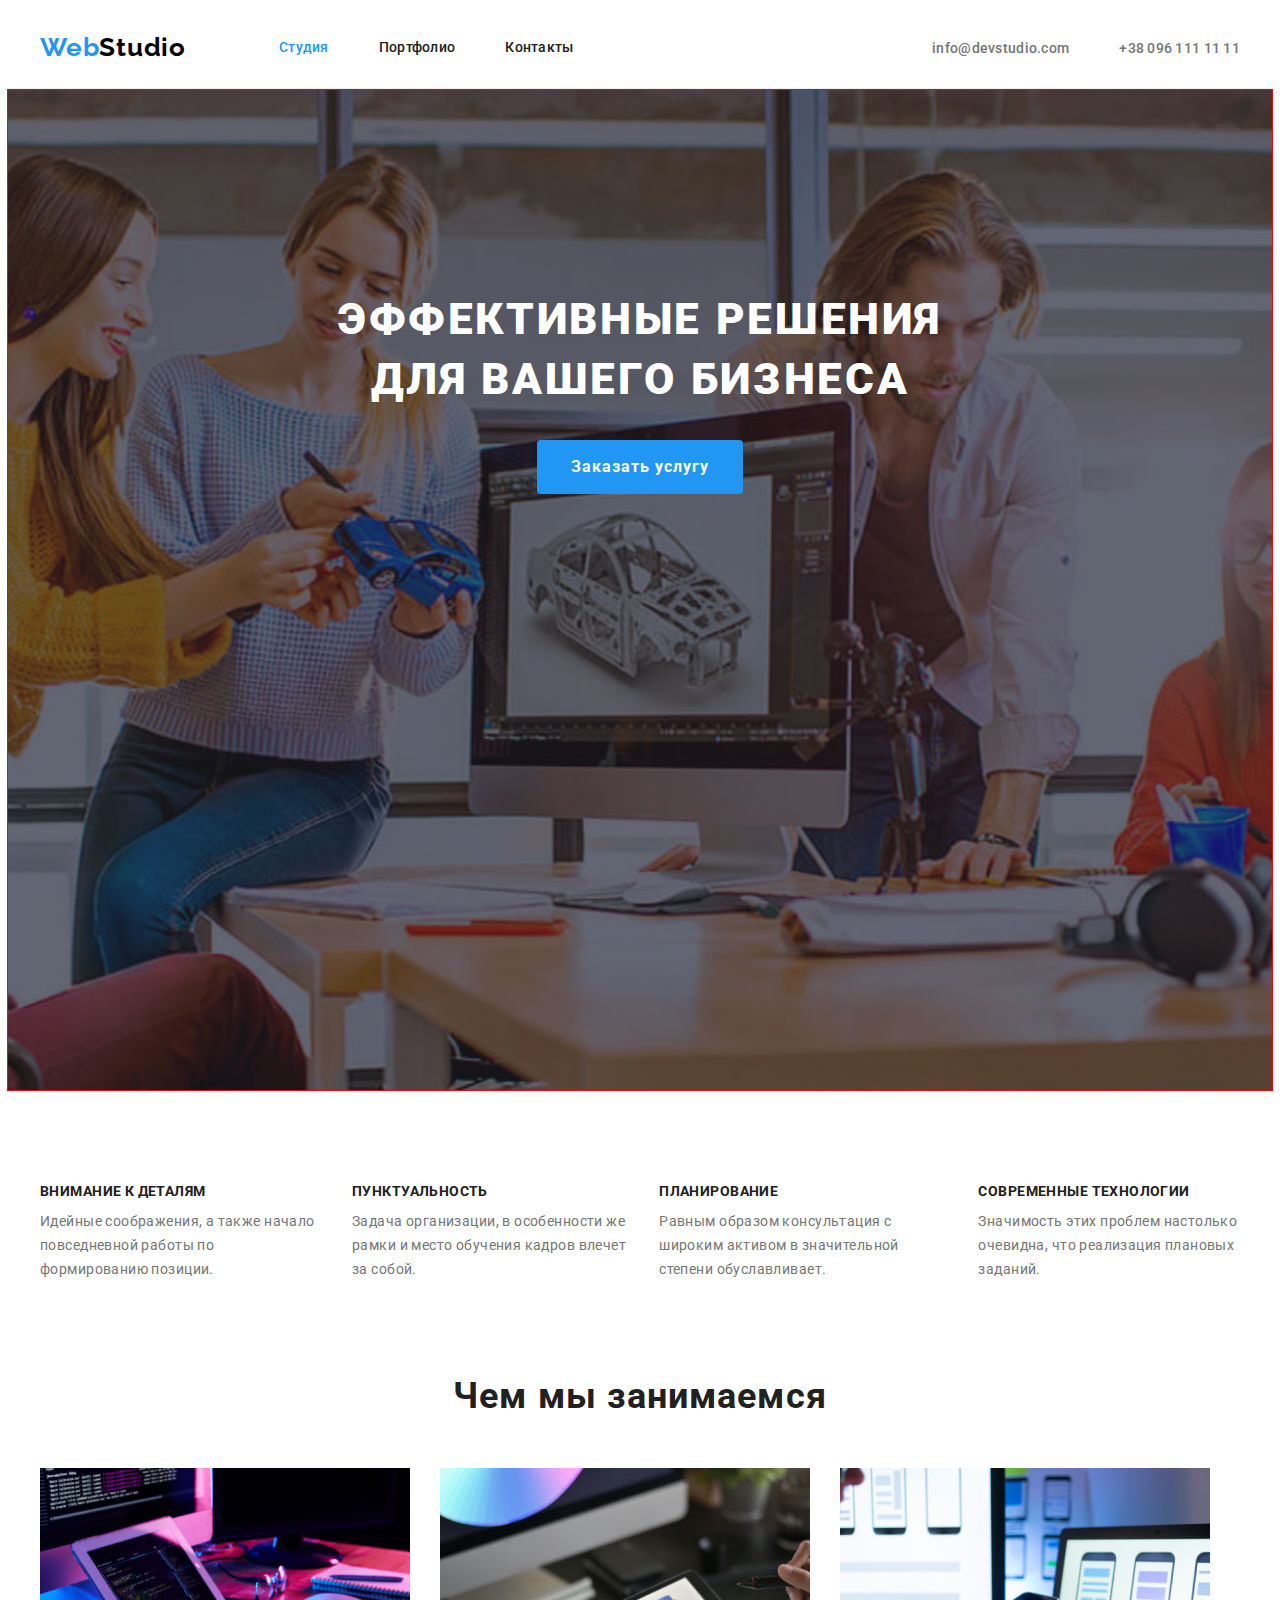
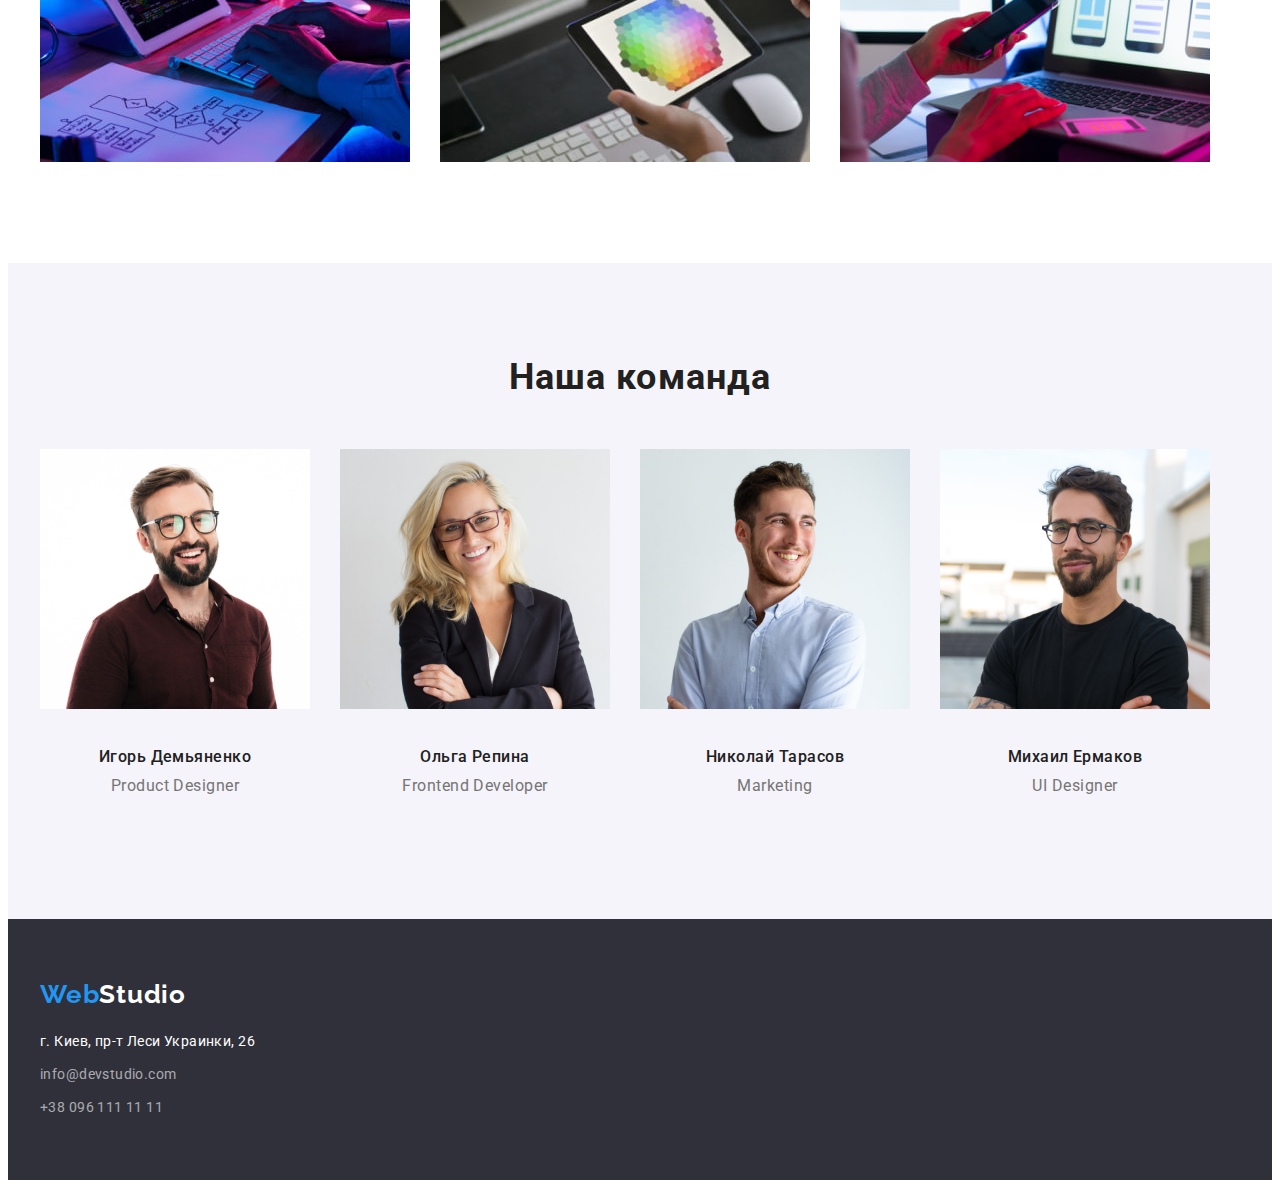
==== index.html @ f57464b0 "overlay" ====
<!DOCTYPE html>
<html lang="ru">

<head>
    <meta charset="UTF-8" />
    <meta http-equiv="X-UA-Compatible" content="IE=edge" />
    <meta name="viewport" content="width=device-width, initial-scale=1.0" />
    <title>goit-markup-hw-04</title>
    <link rel="preconnect" href="https://fonts.googleapis.com" />
    <link rel="preconnect" href="https://fonts.gstatic.com" crossorigin />
    <link
        href="https://fonts.googleapis.com/css2?family=Raleway:wght@700&family=Roboto:wght@400;500;700;900&display=swap"
        rel="stylesheet" />
    <link rel="stylesheet" href="https://cdnjs.cloudflare.com/ajax/libs/modern-normalize/1.1.0/modern-normalize.min.css"
        integrity="sha512-wpPYUAdjBVSE4KJnH1VR1HeZfpl1ub8YT/NKx4PuQ5NmX2tKuGu6U/JRp5y+Y8XG2tV+wKQpNHVUX03MfMFn9Q=="
        crossorigin="anonymous" referrerpolicy="no-referrer" />
    <link rel="stylesheet" href="./css/styles.css" />
</head>

<body>
    <!--шапка сайта-->
    <header class="header">

        <div class="container main-nav">

            <div class="nav">
                <nav class="navigation header-nav">
                    <a href="./index.html" class="header-logo" lang="en">
                        Web<span class="header-logo-part">Studio</span>
                    </a>

                    <ul class="site-nav list">
                        <li class="item"><a class="nav-link curent" href="./index.html">Студия</a></li>
                        <li class="item"><a class="nav-link" href="./portfolio.html">Портфолио</a></li>
                        <li class="item"><a class="nav-link" href="">Контакты</a></li>
                    </ul>
                </nav>
            </div>

            <div class="connect">
                <ul class="call list ">
                    <li class="item"><a class="call-link" href="mailto:info@devstudio.com">info@devstudio.com</a></li>
                    <li class="item"><a class="call-link" href="tel:+380961111111">+38 096 111 11 11</a></li>
                </ul>
            </div>
        </div>

    </header>
    <main>
        <!--секция герой-->


        <section class="hero overlay">

            <div class="container">
                <h1 class="hero-title">Эффективные решения <br> для вашего бизнеса</h1>
                <button class="hero-button" type="button">Заказать услугу</button>
            </div>

        </section>


        <!--наши качества-->

        <section class="qualities">

            <div class="container">
                <h2 class="visually-hidden">Наши качества</h2>

                <ul class="skills list">
                    <li class="item">
                        <h3 class="skills-title">Внимание к деталям</h3>
                        <p class="skills-text">
                            Идейные соображения, а также начало повседневной работы по
                            формированию позиции.
                        </p>
                    </li>
                    <li class="item">
                        <h3 class="skills-title">Пунктуальность</h3>
                        <p class="skills-text">
                            Задача организации, в особенности же рамки и место обучения кадров
                            влечет за собой.
                        </p>
                    </li>
                    <li class="item">
                        <h3 class="skills-title">Планирование</h3>
                        <p class="skills-text">
                            Равным образом консультация с широким активом в значительной
                            степени обуславливает.
                        </p>
                    </li>
                    <li class="item">
                        <h3 class="skills-title">Современные технологии</h3>
                        <p class="skills-text">
                            Значимость этих проблем настолько очевидна, что реализация
                            плановых заданий.
                        </p>
                    </li>
                </ul>
            </div>

        </section>
        <!--чем мы занимаемся-->
        <section class="working">

            <div class="container">

                <h2 class="work-title">Чем мы занимаемся</h2>
                <ul class=" work list">
                    <li class="item">
                        <img src="./images/work/box1.jpg" alt="создаем сайты для ПК" width="370" height="294" />
                    </li>
                    <li class="item">
                        <img src="./images/work/box2.jpg" alt="создаем мобильные приложения" width="370" height="294" />
                    </li>
                    <li class="item">
                        <img src="./images/work/box3.jpg" alt="оптимизируем под планшет" width="370" height="294" />
                    </li>
                </ul>
            </div>
        </section>
        <!--наша команда-->
        <section class="group">

            <div class="container">

                <h2 class="team-title">Наша команда</h2>

                <ul class="team list">
                    <li class="item">
                        <img src="./images/team/card1.jpg" alt="Игорь Демьяненко" width="270" height="260" />

                        <div class="guys">
                            <h3 class="team-items">Игорь Демьяненко</h3>
                            <p class="team-text">Product Designer</p>
                        </div>
                    </li>
                    <li class="item">
                        <img src="./images/team/card2.jpg" alt="Ольга Репина" width="270" height="260" />
                        <div class="guys">
                            <h3 class="team-items">Ольга Репина</h3>
                            <p class="team-text">Frontend Developer</p>
                        </div>
                    </li>
                    <li class="item">
                        <img src="./images/team/card3.jpg" alt="Николай Тарасов" width="270" height="260" />
                        <div class="guys">
                            <h3 class="team-items">Николай Тарасов</h3>
                            <p class="team-text">Marketing</p>
                        </div>
                    </li>
                    <li class="item">
                        <img src="./images/team/card4.jpg" alt="Михаил Ермаков" width="270" height="260" />
                        <div class="guys">
                            <h3 class="team-items">Михаил Ермаков</h3>
                            <p class="team-text">UI Designer</p>
                        </div>
                    </li>
                </ul>
        </section>
        </div>


    </main>
    <!--подвал-->
    <footer class="footer">
        <div class="container"><a href="./index.html" class="footer-logo" lang="en">
                Web<span class="footer-logo-part">Studio</span></a>

            <address class="adds">
                <p class="place">г. Киев, пр-т Леси Украинки, 26</p>
                <br />
                <a class="footer-link" href="mailto:info@devstudio.com">info@devstudio.com</a><br />
                <a class="footer-link tel" href="tel:+380961111111">+38 096 111 11 11</a>
            </address>
        </div>
    </footer>
</body>

</html>
---- css/styles.css ----
/* первичный цвет текста  #757575*/
/* вторичный цвет текста #212121 */
/* цвета лого #000000; FFFFFF; #2196F3 */
/* цвет акцента #2196F3 */
/* белый #FFFFFF */
/* цвет фона #E5E5E5 */

:root {
  /* text-color */
  --title-color: #212121;
  --text-color: #757575;
  --accent-color: #2196f3;

  /* fonts  */
  --main-font: Roboto, sans-serif;
  --secondary-font: Raleway, sans-serif;
}
/* body */

body {
  background-color: #ffffff;
  color: var(--text-color);
  font-family: var(--main-font);
  font-size: 14px;
  line-height: 1.71;
  letter-spacing: 0.03em;
}

.container {
  width: 1200px;
  margin-left: auto;
  margin-right: auto;
  margin-top: 0;
  margin-bottom: 0;
  padding-right: 15px;
  padding-left: 15px;

  /* outline: solid 2px tomato; */
}

.list {
  list-style: none;
  margin-top: 0;
  margin-bottom: 0;
  padding: 0;
}

.link {
  display: block;
  text-decoration: none;
}
.ul {
  margin: 0;
  padding: 0;
}

.img {
  display: block;
  max-width: 100%;
  height: auto;
  margin: 0;
  padding: 0;
}

/* header */

.header {
  border-bottom: 2px solid #ececec;
}

/* logo */

.header-logo {
  display: flex;

  color: var(--accent-color);
  font-family: var(--secondary-font);
  font-weight: 700;
  font-size: 26px;
  line-height: 1.2;
  letter-spacing: 0.03em;
  text-decoration: none;
}

.header-logo-part {
  color: #000000;
}

/* main-nav */

.main-nav {
  display: flex;
  align-items: center;
  justify-content: space-between;
}

/* header-nav */

.header-nav {
  display: flex;
  align-items: center;
}

/* navigation */

.navigation {
  margin-top: 0;
  margin-bottom: 0;
}

.nav {
  display: flex;
}

.site-nav {
  display: flex;
  margin-left: 93px;
}

.site-nav .item:not(:last-child) {
  margin-right: 50px;
}
.nav-link {
  display: block;
  padding-top: 32px;
  padding-bottom: 32px;

  color: var(--title-color);
  font-weight: 500;
  font-size: 14px;
  line-height: 1.14;
  letter-spacing: 0.02em;
  text-decoration: none;
}

.nav-link:hover,
.nav-link:focus {
  color: var(--accent-color);
}

.nav-link.curent {
  color: var(--accent-color);
}

/* connect */
.connect {
  display: flex;
}

/* call */
.call {
  display: flex;

  justify-content: end;
}
.call .item + .item {
  margin-left: 50px;
}

.call-link {
  display: block;
  padding-top: 32px;
  padding-bottom: 32px;
  color: var(--text-color);
  font-weight: 500;
  font-size: 14px;
  line-height: 16px;
  letter-spacing: 0.02em;
  text-decoration: none;
}

.call-link:hover,
.call-link:focus {
  color: var(--accent-color);
}

/* team */

.team {
  display: flex;
}

.group {
  padding-top: 94px;
  padding-bottom: 94px;
  background-color: #f5f4fa;
}
.guys {
  padding-top: 30px;
  padding-bottom: 30px;
}

.team-title {
  color: var(--title-color);

  font-weight: 700;
  font-size: 36px;
  line-height: 1.16;
  text-align: center;
  letter-spacing: 0.03em;

  margin-top: 0;
  margin-bottom: 50px;
}

.team .item:not(:last-child) {
  margin-right: 30px;
}

.team-items {
  color: var(--title-color);

  font-weight: 500;
  font-size: 16px;
  line-height: 1.19;
  text-align: center;
  letter-spacing: 0.03em;

  margin-top: 0;
  margin-bottom: 10px;
}

.team-text {
  color: var(--text-color);

  font-weight: 400;
  font-size: 16px;
  line-height: 1.19;
  text-align: center;
  letter-spacing: 0.03em;

  margin-top: 0;
  margin-bottom: 0;
}

/* hero */

.hero {
  margin-top: 0;
  margin-bottom: 0;
  padding-top: 200px;
  padding-bottom: 200px;

  background-color: #2f303a;
}

.hero-title {
  color: #ffffff;

  margin-top: 0;
  margin-bottom: 30px;

  font-weight: 900;
  font-size: 44px;
  line-height: 1.36;
  text-align: center;
  letter-spacing: 0.06em;
  text-transform: uppercase;
}

.hero-button {
  color: #ffffff;
  background-color: var(--accent-color);

  font-family: "Roboto";
  font-style: normal;
  font-weight: 700;
  font-size: 16px;
  line-height: 1.88;
  display: flex;
  align-items: center;
  text-align: center;
  letter-spacing: 0.06em;
  cursor: pointer;
  margin-top: 0;
  margin-bottom: 0;
  margin-left: auto;
  margin-right: auto;

  border-radius: 4px;
  border-color: transparent;
  padding: 10px 32px;
  min-width: 200px;
}

.overlay {
  max-width: 1600px;
  height: 600px;
  margin-left: auto;
  margin-right: auto;
  outline: 1px solid red;

  background-color: #c4c4c4;
  background-image: linear-gradient(
      rgba(47, 48, 58, 0.4),
      rgba(47, 48, 58, 0.4)
    ),
    url(../images/hero/Img-hero.jpg);
  background-repeat: no-repeat;
  background-size: cover;
  background-position: center;
}

/* footer */

.footer {
  margin-top: 0;
  margin-bottom: 0;
  padding-top: 60px;
  padding-bottom: 60px;

  background: #2f303a;
}

.footer-logo {
  display: inline-block;
  color: var(--accent-color);

  font-family: var(--secondary-font);
  font-weight: 700;
  font-size: 26px;
  line-height: 1.2;
  letter-spacing: 0.03em;
  text-decoration: none;
  margin-top: 0;
  margin-bottom: 20px;
}

.footer-logo-part {
  color: #ffffff;
}

.footer-link {
  display: inline-block;
  margin-top: 0;
  margin-bottom: 9px;
  color: rgba(255, 255, 255, 0.6);
  text-decoration: none;
}
.footer-link:hover,
.footer-link:focus {
  color: var(--accent-color);
}

/* qualities */

.qualities {
  margin-top: 0;
  margin-bottom: 0;
  padding-top: 94px;
  padding-bottom: 94px;
}

/* skills */

.skills {
  display: flex;
}

.skills .item {
  width: calc((100% -90px) / 4);
  margin-right: 30px;
}

.skills .item:last-child {
  margin-right: 0;
}

/* .skills .item:not(:last-child) {
  margin-right: 30px;
} */

.skills-title {
  margin-top: 0;
  margin-bottom: 10px;
  color: var(--title-color);

  font-weight: 700;
  font-size: 14px;
  line-height: 1.14;
  letter-spacing: 0.03em;
  text-transform: uppercase;
}

.skills-text {
  margin-top: 0;
  margin-bottom: 0;

  color: var(--text-color);

  font-size: 14px;
  line-height: 1.71;
  letter-spacing: 0.03em;
}

/* button */

.button {
  padding-top: 94px;
  padding-bottom: 94px;
}
.btn {
  display: flex;
  justify-content: center;
  margin-bottom: 50px;
}

.btn-item {
  color: var(--title-color);
  background-color: #ffffff;

  font-family: "Roboto";
  font-style: normal;
  font-weight: 500;
  font-size: 16px;
  line-height: 1.62;
  text-align: center;
  letter-spacing: 0.03em;
  cursor: pointer;

  border-radius: 4px;
  border-color: transparent;
  padding: 6px 22px;
}

.btn-item:hover,
.btn-item:focus {
  color: #ffffff;
  background-color: var(--accent-color);

  border-radius: 4px;
  border-color: transparent;
  padding: 6px 22px;
}

/* portfolio */

/* exemples */

.examples {
  display: flex;
  flex-wrap: wrap;
}

.examples .item {
  width: 370px;
  margin-right: 30px;
  margin-bottom: 30px;
}

.examples .item:nth-child(3n) {
  margin-right: 0;
}

.examples .item:nth-last-child(-n + 3) {
  margin-bottom: 0;
}

.examples-title {
  color: var(--title-color);
  font-weight: 700;
  font-size: 18px;
  line-height: 2;
  letter-spacing: 0.06em;

  margin-top: 0;
  margin-bottom: 4px;
}

.examples-text {
  color: var(--text-color);

  font-size: 16px;
  line-height: 1.88;
  letter-spacing: 0.03em;

  margin-top: 0;
  margin-bottom: 0;
}

/* projects */

.projects {
  padding: 20px 24px;

  border-left: 1px solid #eeeeee;
  border-right: 1px solid #eeeeee;
  border-bottom: 1px solid #eeeeee;
}

/* work */

.working {
  margin-top: 0;
  margin-bottom: 0;
  padding-bottom: 94px;
}

.work {
  display: flex;
}

.work .item:not(:last-child) {
  margin-right: 30px;
}

.work-title {
  margin-top: 0;
  margin-bottom: 50px;

  color: var(--title-color);

  font-weight: 700;
  font-size: 36px;
  line-height: 1.16;
  text-align: center;
  letter-spacing: 0.03em;
}

/* address */

.place {
  display: inline-block;
  margin-top: 0;
  margin-bottom: 9px;
  color: #ffffff;
}

.adds {
  margin: 0;
  padding: 0;
  font-style: inherit;
}
.tel {
  margin-top: 0;
  margin-bottom: 0;
}

.visually-hidden {
  position: absolute;
  white-space: nowrap;
  width: 1px;
  height: 1px;
  overflow: hidden;
  border: 0;
  padding: 0;
  clip: rect(0 0 0 0);
  clip-path: inset(50%);
  margin: -1px;
}
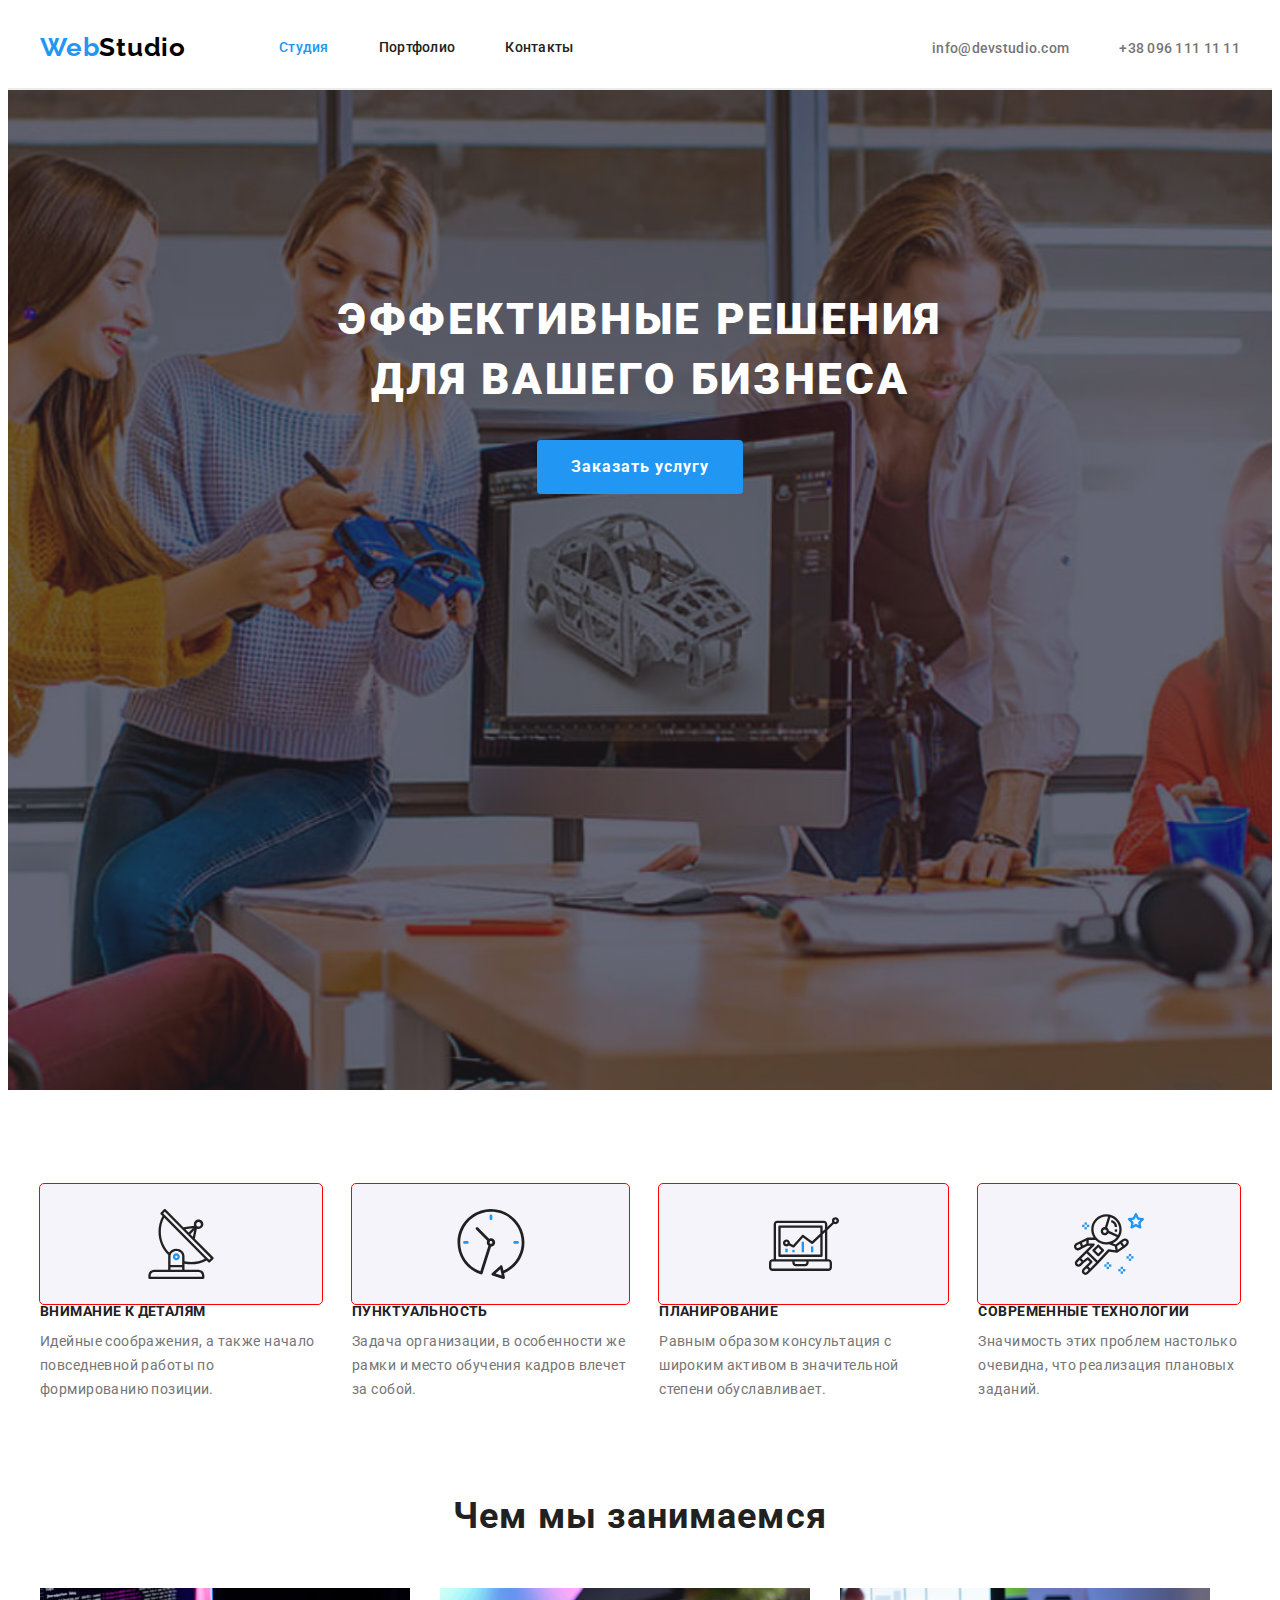
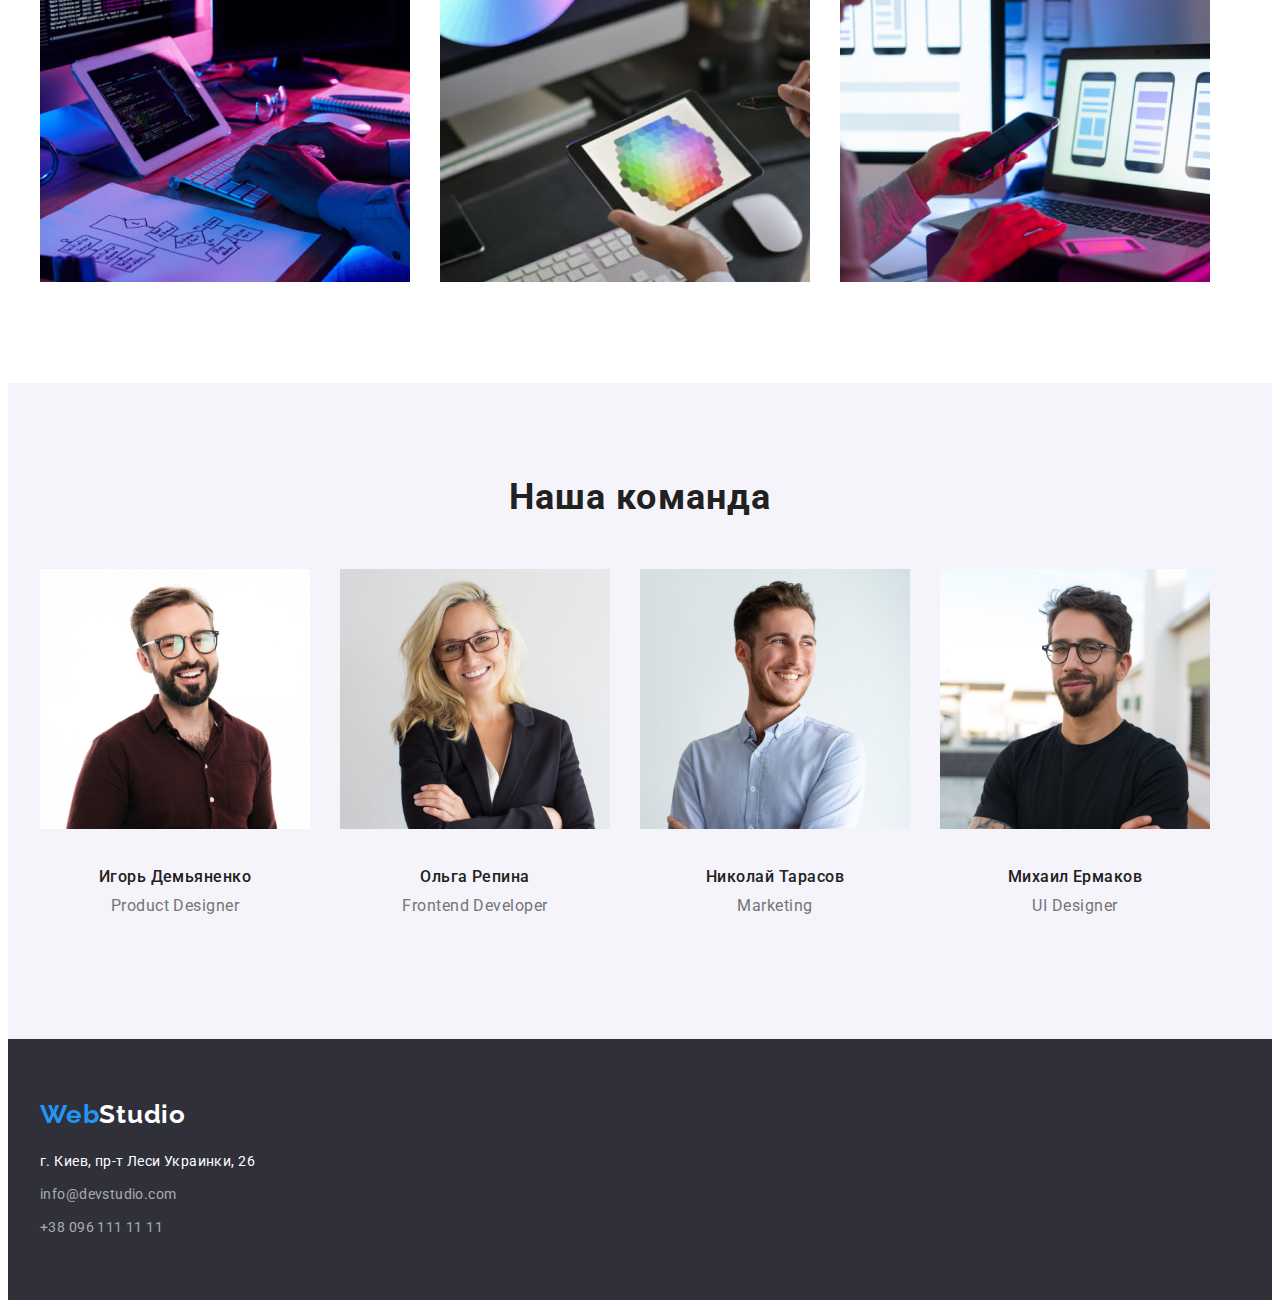
==== commit 37c49835: "icon" ====
--- a/index.html
+++ b/index.html
@@ -68,28 +68,28 @@
                 <h2 class="visually-hidden">Наши качества</h2>
 
                 <ul class="skills list">
-                    <li class="item">
+                    <li class="item icon-antenna">
                         <h3 class="skills-title">Внимание к деталям</h3>
                         <p class="skills-text">
                             Идейные соображения, а также начало повседневной работы по
                             формированию позиции.
                         </p>
                     </li>
-                    <li class="item">
+                    <li class="item icon-clock">
                         <h3 class="skills-title">Пунктуальность</h3>
                         <p class="skills-text">
                             Задача организации, в особенности же рамки и место обучения кадров
                             влечет за собой.
                         </p>
                     </li>
-                    <li class="item">
+                    <li class="item icon-diagram">
                         <h3 class="skills-title">Планирование</h3>
                         <p class="skills-text">
                             Равным образом консультация с широким активом в значительной
                             степени обуславливает.
                         </p>
                     </li>
-                    <li class="item">
+                    <li class="item icon-astronaut">
                         <h3 class="skills-title">Современные технологии</h3>
                         <p class="skills-text">
                             Значимость этих проблем настолько очевидна, что реализация
--- a/css/styles.css
+++ b/css/styles.css
@@ -288,7 +288,7 @@
   height: 600px;
   margin-left: auto;
   margin-right: auto;
-  outline: 1px solid red;
+  /* outline: 1px solid red; */
 
   background-color: #c4c4c4;
   background-image: linear-gradient(
@@ -364,6 +364,32 @@
 
 .skills .item:last-child {
   margin-right: 0;
+}
+
+.skills .item::before {
+  display: block;
+  content: " ";
+  height: 120px;
+  outline: 1px solid red;
+  background-color: #f5f4fa;
+  /* background-size: contain; */
+  background-repeat: no-repeat;
+  background-position: center;
+
+  border-radius: 4px;
+}
+
+.icon-antenna::before {
+  background-image: url(../images/svg/antenna\ 1.svg);
+}
+.icon-clock::before {
+  background-image: url(../images/svg/clock\ 1.svg);
+}
+.icon-diagram::before {
+  background-image: url(../images/svg/diagram\ 1.svg);
+}
+.icon-astronaut::before {
+  background-image: url(../images/svg/astronaut\ 1.svg);
 }
 
 /* .skills .item:not(:last-child) {
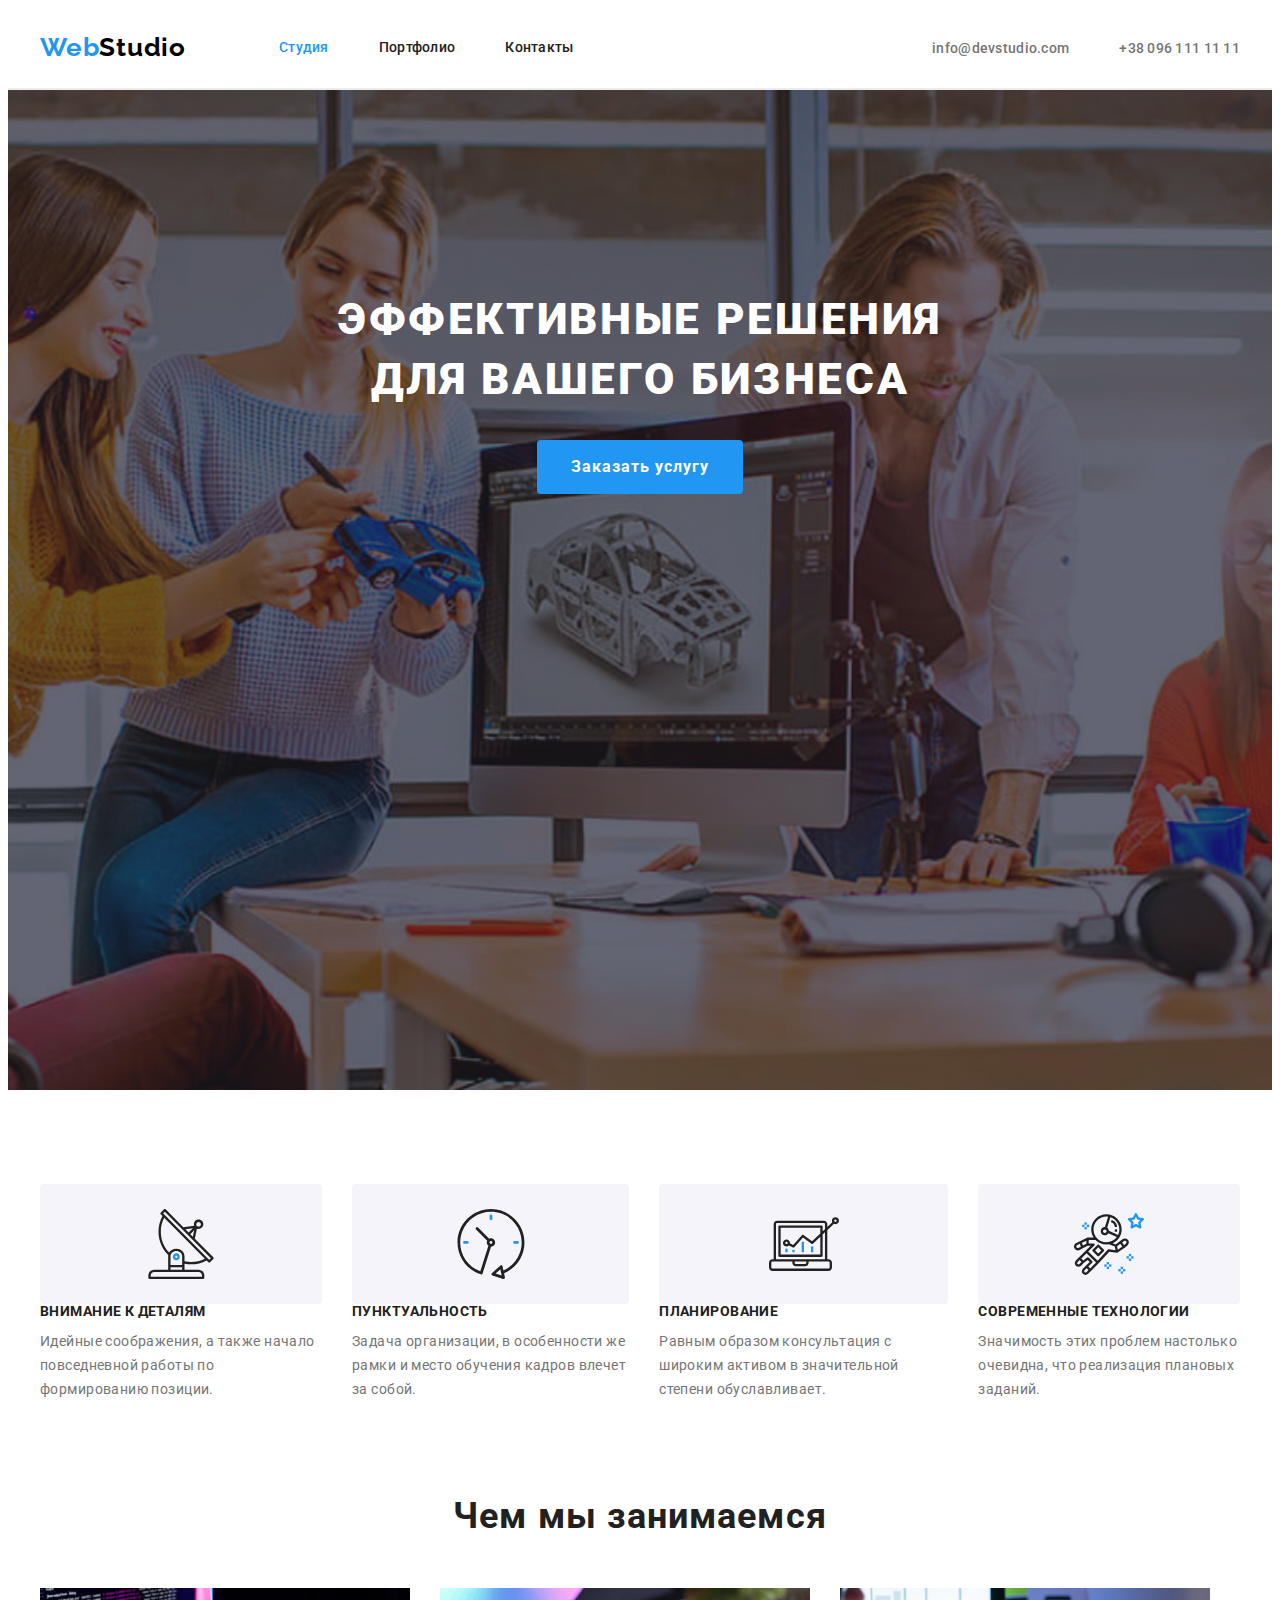
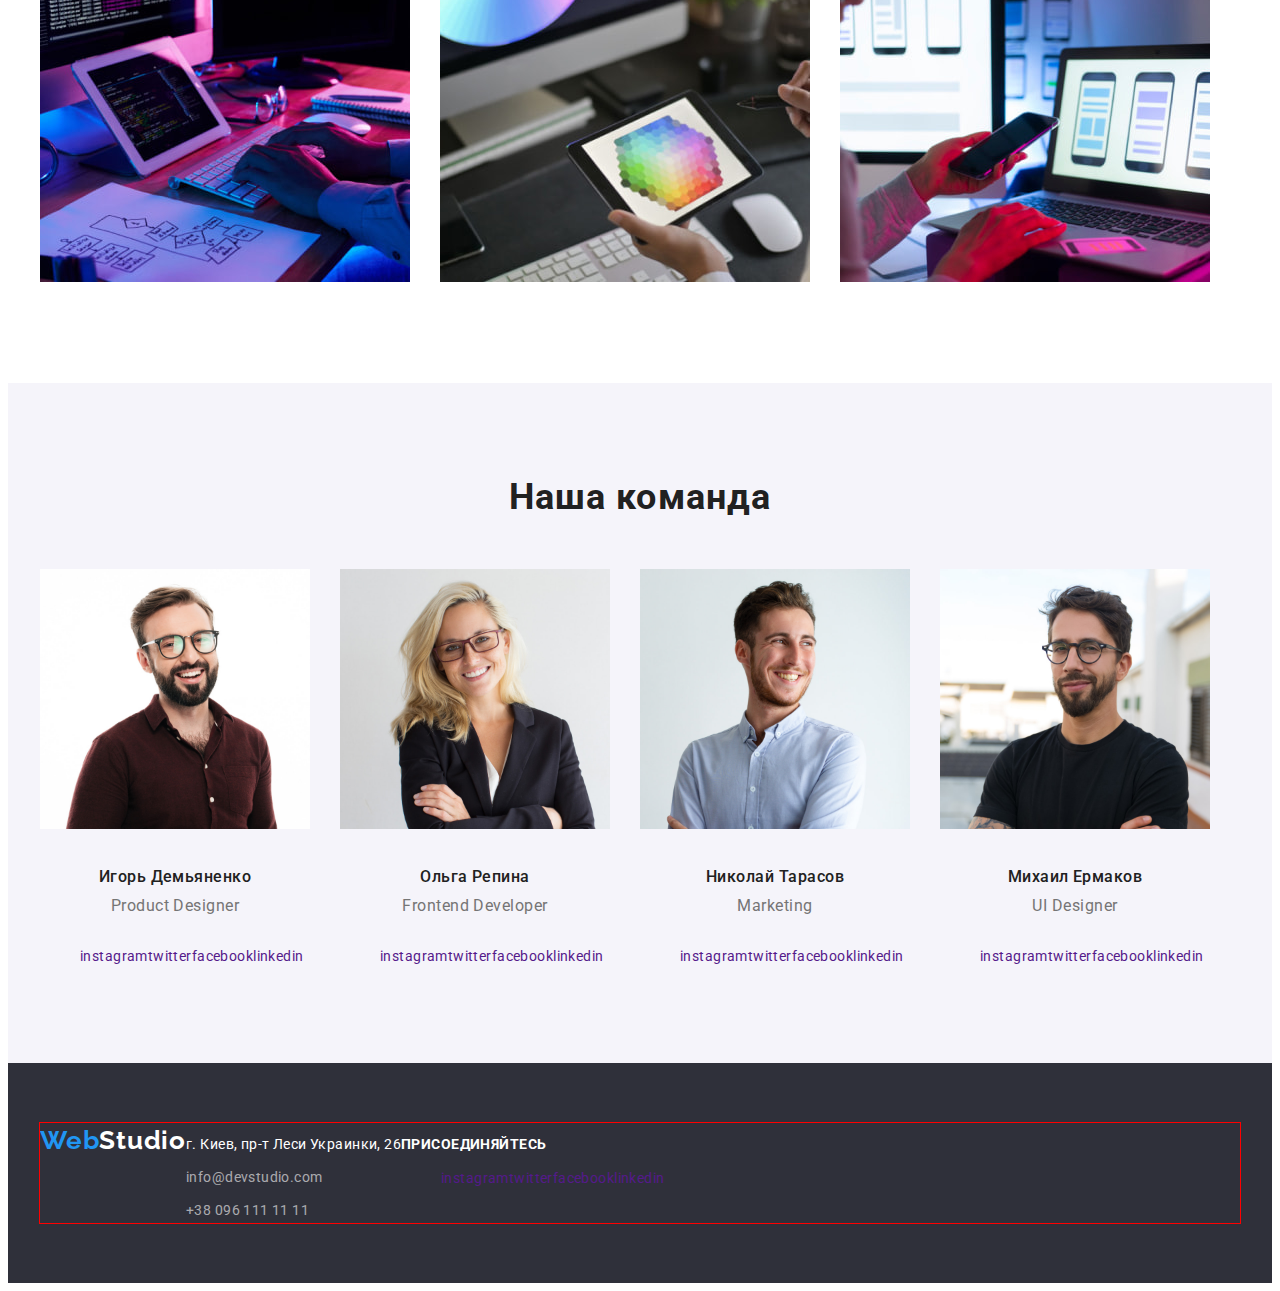
==== commit d5381607: "footer-flex" ====
--- a/index.html
+++ b/index.html
@@ -134,13 +134,49 @@
                             <h3 class="team-items">Игорь Демьяненко</h3>
                             <p class="team-text">Product Designer</p>
                         </div>
-                    </li>
+                        <div class="social-icons">
+                            <ul class="icons">
+                                <li class="pic list"><a class="social-pic link" href="" target="_blank"
+                                        rel="noopener noreferrer">instagram</a>
+                                </li>
+                                <li class="pic list"><a class="social-pic link" href="" target="_blank"
+                                        rel="noopener noreferrer">twitter</a>
+                                </li>
+                                <li class="pic list"><a class="social-pic link" href="" target="_blank"
+                                        rel="noopener noreferrer">facebook</a>
+                                </li>
+                                <li class="pic list"><a class="social-pic link" href="" target="_blank"
+                                        rel="noopener noreferrer">linkedin</a>
+                                </li>
+
+                            </ul>
+                        </div>
+                    </li>
+
                     <li class="item">
                         <img src="./images/team/card2.jpg" alt="Ольга Репина" width="270" height="260" />
                         <div class="guys">
                             <h3 class="team-items">Ольга Репина</h3>
                             <p class="team-text">Frontend Developer</p>
                         </div>
+                        <div class="social-icons">
+                            <ul class="icons">
+                                <li class="pic list"><a class="social-pic link" href="" target="_blank"
+                                        rel="noopener noreferrer">instagram</a>
+                                </li>
+                                <li class="pic list"><a class="social-pic link" href="" target="_blank"
+                                        rel="noopener noreferrer">twitter</a>
+                                </li>
+                                <li class="pic list"><a class="social-pic link" href="" target="_blank"
+                                        rel="noopener noreferrer">facebook</a>
+                                </li>
+                                <li class="pic list"><a class="social-pic link" href="" target="_blank"
+                                        rel="noopener noreferrer">linkedin</a>
+                                </li>
+
+                            </ul>
+                        </div>
+
                     </li>
                     <li class="item">
                         <img src="./images/team/card3.jpg" alt="Николай Тарасов" width="270" height="260" />
@@ -148,12 +184,46 @@
                             <h3 class="team-items">Николай Тарасов</h3>
                             <p class="team-text">Marketing</p>
                         </div>
+                        <div class="social-icons">
+                            <ul class="icons">
+                                <li class="pic list"><a class="social-pic link" href="" target="_blank"
+                                        rel="noopener noreferrer">instagram</a>
+                                </li>
+                                <li class="pic list"><a class="social-pic link" href="" target="_blank"
+                                        rel="noopener noreferrer">twitter</a>
+                                </li>
+                                <li class="pic list"><a class="social-pic link" href="" target="_blank"
+                                        rel="noopener noreferrer">facebook</a>
+                                </li>
+                                <li class="pic list"><a class="social-pic link" href="" target="_blank"
+                                        rel="noopener noreferrer">linkedin</a>
+                                </li>
+
+                            </ul>
+                        </div>
                     </li>
                     <li class="item">
                         <img src="./images/team/card4.jpg" alt="Михаил Ермаков" width="270" height="260" />
                         <div class="guys">
                             <h3 class="team-items">Михаил Ермаков</h3>
                             <p class="team-text">UI Designer</p>
+                        </div>
+                        <div class="social-icons">
+                            <ul class="icons">
+                                <li class="pic list"><a class="social-pic link" href="" target="_blank"
+                                        rel="noopener noreferrer">instagram</a>
+                                </li>
+                                <li class="pic list"><a class="social-pic link" href="" target="_blank"
+                                        rel="noopener noreferrer">twitter</a>
+                                </li>
+                                <li class="pic list"><a class="social-pic link" href="" target="_blank"
+                                        rel="noopener noreferrer">facebook</a>
+                                </li>
+                                <li class="pic list"><a class="social-pic link" href="" target="_blank"
+                                        rel="noopener noreferrer">linkedin</a>
+                                </li>
+
+                            </ul>
                         </div>
                     </li>
                 </ul>
@@ -164,15 +234,42 @@
     </main>
     <!--подвал-->
     <footer class="footer">
-        <div class="container"><a href="./index.html" class="footer-logo" lang="en">
-                Web<span class="footer-logo-part">Studio</span></a>
-
-            <address class="adds">
-                <p class="place">г. Киев, пр-т Леси Украинки, 26</p>
-                <br />
-                <a class="footer-link" href="mailto:info@devstudio.com">info@devstudio.com</a><br />
-                <a class="footer-link tel" href="tel:+380961111111">+38 096 111 11 11</a>
-            </address>
+        <div class="container">
+
+            <div class="bottom">
+
+                <a href="./index.html" class="footer-logo" lang="en">
+                    Web<span class="footer-logo-part">Studio</span></a>
+
+                <address class="adds">
+                    <p class="place">г. Киев, пр-т Леси Украинки, 26</p>
+                    <br />
+                    <a class="footer-link" href="mailto:info@devstudio.com">info@devstudio.com</a><br />
+                    <a class="footer-link tel" href="tel:+380961111111">+38 096 111 11 11</a>
+                </address>
+
+
+                <div class="join">
+                    <h3 class="join-title">присоединяйтесь</h3>
+
+                    <ul class="icons">
+                        <li class="pic list"><a class="social-pic link" href="" target="_blank"
+                                rel="noopener noreferrer">instagram</a>
+                        </li>
+                        <li class="pic list"><a class="social-pic link" href="" target="_blank"
+                                rel="noopener noreferrer">twitter</a>
+                        </li>
+                        <li class="pic list"><a class="social-pic link" href="" target="_blank"
+                                rel="noopener noreferrer">facebook</a>
+                        </li>
+                        <li class="pic list"><a class="social-pic link" href="" target="_blank"
+                                rel="noopener noreferrer">linkedin</a>
+                        </li>
+
+                    </ul>
+
+                </div>
+            </div>
         </div>
     </footer>
 </body>
--- a/css/styles.css
+++ b/css/styles.css
@@ -292,6 +292,7 @@
 
   background-color: #c4c4c4;
   background-image: linear-gradient(
+      to right,
       rgba(47, 48, 58, 0.4),
       rgba(47, 48, 58, 0.4)
     ),
@@ -370,7 +371,7 @@
   display: block;
   content: " ";
   height: 120px;
-  outline: 1px solid red;
+
   background-color: #f5f4fa;
   /* background-size: contain; */
   background-repeat: no-repeat;
@@ -380,16 +381,16 @@
 }
 
 .icon-antenna::before {
-  background-image: url(../images/svg/antenna\ 1.svg);
+  background-image: url(../images/svg/antenna.svg);
 }
 .icon-clock::before {
-  background-image: url(../images/svg/clock\ 1.svg);
+  background-image: url(../images/svg/clock.svg);
 }
 .icon-diagram::before {
-  background-image: url(../images/svg/diagram\ 1.svg);
+  background-image: url(../images/svg/diagram.svg);
 }
 .icon-astronaut::before {
-  background-image: url(../images/svg/astronaut\ 1.svg);
+  background-image: url(../images/svg/astronaut.svg);
 }
 
 /* .skills .item:not(:last-child) {
@@ -574,3 +575,24 @@
   clip-path: inset(50%);
   margin: -1px;
 }
+
+.icons {
+  display: flex;
+}
+
+.join-title {
+  font-family: var(--main-font);
+  font-weight: 700;
+  font-size: 14px;
+  line-height: 1.14;
+  letter-spacing: 0.03em;
+  text-transform: uppercase;
+
+  color: #ffffff;
+}
+
+.bottom {
+  display: flex;
+  outline: 1px solid red;
+  align-items: baseline;
+}
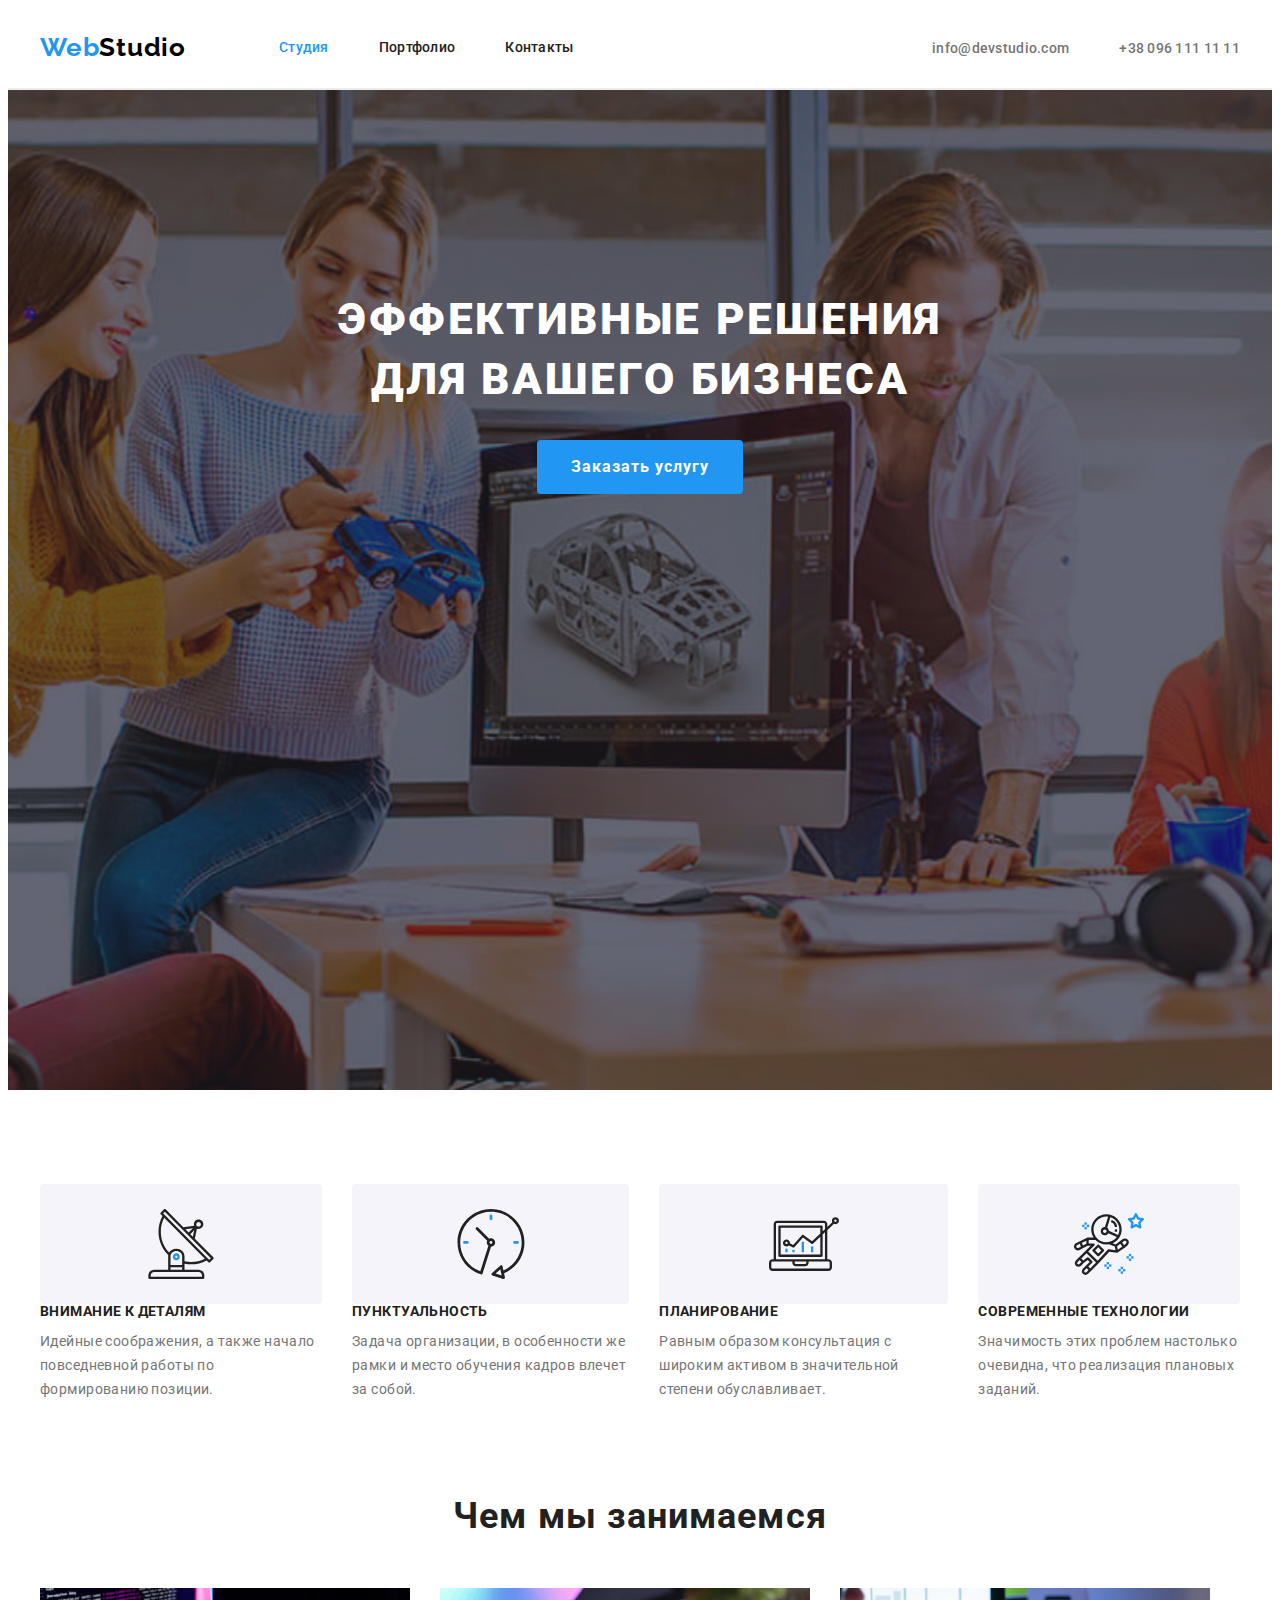
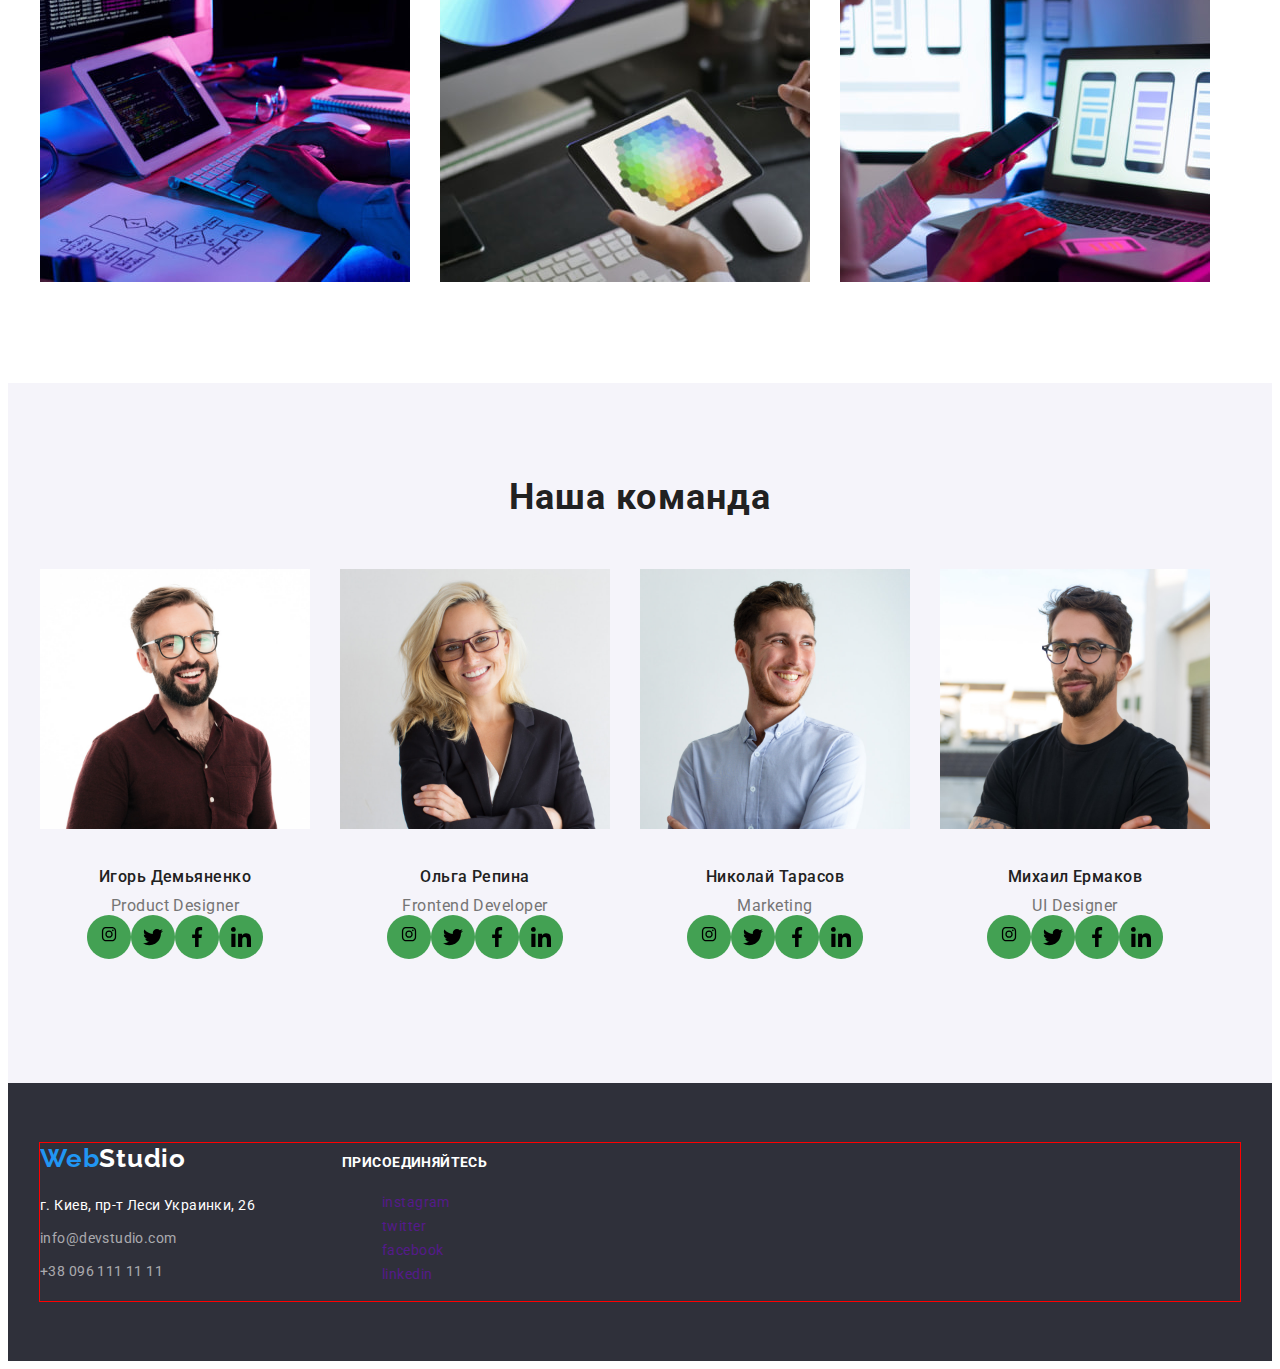
==== commit 72f3278c: "icons" ====
--- a/index.html
+++ b/index.html
@@ -133,24 +133,58 @@
                         <div class="guys">
                             <h3 class="team-items">Игорь Демьяненко</h3>
                             <p class="team-text">Product Designer</p>
-                        </div>
-                        <div class="social-icons">
-                            <ul class="icons">
-                                <li class="pic list"><a class="social-pic link" href="" target="_blank"
-                                        rel="noopener noreferrer">instagram</a>
-                                </li>
-                                <li class="pic list"><a class="social-pic link" href="" target="_blank"
-                                        rel="noopener noreferrer">twitter</a>
-                                </li>
-                                <li class="pic list"><a class="social-pic link" href="" target="_blank"
-                                        rel="noopener noreferrer">facebook</a>
-                                </li>
-                                <li class="pic list"><a class="social-pic link" href="" target="_blank"
-                                        rel="noopener noreferrer">linkedin</a>
+
+
+                            <ul class="social list">
+
+                                <li class="social-item">
+                                    <a class="social-link link" href="" target="_blank" rel="noopener noreferrer"
+                                        aria-label="иконка Instagram">
+
+
+                                        <svg class="social-icon" width="20px" height="20px">
+                                            <use href="./images/svg/sprite.svg#icon-instagram"></use>
+                                        </svg>
+                                    </a>
+
+                                </li>
+                                <li class="social-item">
+                                    <a class="social-link link" href="" target="_blank" rel="noopener noreferrer"
+                                        aria-label="иконка Twitter">
+
+
+                                        <svg class="social-icon" width="20px" height="20px">
+                                            <use href="./images/svg/sprite.svg#icon-twitter"></use>
+                                        </svg>
+                                    </a>
+
+                                </li>
+                                <li class="social-item">
+                                    <a class="social-link link" href="" target="_blank" rel="noopener noreferrer"
+                                        aria-label="иконка Facebook">
+
+
+                                        <svg class="social-icon" width="20px" height="20px">
+                                            <use href="./images/svg/sprite.svg#icon-facebook"></use>
+                                        </svg>
+                                    </a>
+
+                                </li>
+                                <li class="social-item">
+                                    <a class="social-link link" href="" target="_blank" rel="noopener noreferrer"
+                                        aria-label="иконка Linkedin">
+
+
+                                        <svg class="social-icon" width="20px" height="20px">
+                                            <use href="./images/svg/sprite.svg#icon-linkedin"></use>
+                                        </svg>
+                                    </a>
+
                                 </li>
 
                             </ul>
                         </div>
+
                     </li>
 
                     <li class="item">
@@ -158,45 +192,107 @@
                         <div class="guys">
                             <h3 class="team-items">Ольга Репина</h3>
                             <p class="team-text">Frontend Developer</p>
-                        </div>
-                        <div class="social-icons">
-                            <ul class="icons">
-                                <li class="pic list"><a class="social-pic link" href="" target="_blank"
-                                        rel="noopener noreferrer">instagram</a>
-                                </li>
-                                <li class="pic list"><a class="social-pic link" href="" target="_blank"
-                                        rel="noopener noreferrer">twitter</a>
-                                </li>
-                                <li class="pic list"><a class="social-pic link" href="" target="_blank"
-                                        rel="noopener noreferrer">facebook</a>
-                                </li>
-                                <li class="pic list"><a class="social-pic link" href="" target="_blank"
-                                        rel="noopener noreferrer">linkedin</a>
+
+                            <ul class="social list">
+
+                                <li class="social-item">
+                                    <a class="social-link link" href="" target="_blank" rel="noopener noreferrer"
+                                        aria-label="иконка Instagram">
+
+
+                                        <svg class="social-icon" width="20px" height="20px">
+                                            <use href="./images/svg/sprite.svg#icon-instagram"></use>
+                                        </svg>
+                                    </a>
+
+                                </li>
+                                <li class="social-item">
+                                    <a class="social-link link" href="" target="_blank" rel="noopener noreferrer"
+                                        aria-label="иконка Twitter">
+
+
+                                        <svg class="social-icon" width="20px" height="20px">
+                                            <use href="./images/svg/sprite.svg#icon-twitter"></use>
+                                        </svg>
+                                    </a>
+
+                                </li>
+                                <li class="social-item">
+                                    <a class="social-link link" href="" target="_blank" rel="noopener noreferrer"
+                                        aria-label="иконка Facebook">
+
+
+                                        <svg class="social-icon" width="20px" height="20px">
+                                            <use href="./images/svg/sprite.svg#icon-facebook"></use>
+                                        </svg>
+                                    </a>
+
+                                </li>
+                                <li class="social-item">
+                                    <a class="social-link link" href="" target="_blank" rel="noopener noreferrer"
+                                        aria-label="иконка Linkedin">
+
+
+                                        <svg class="social-icon" width="20px" height="20px">
+                                            <use href="./images/svg/sprite.svg#icon-linkedin"></use>
+                                        </svg>
+                                    </a>
+
                                 </li>
 
                             </ul>
                         </div>
-
                     </li>
                     <li class="item">
                         <img src="./images/team/card3.jpg" alt="Николай Тарасов" width="270" height="260" />
                         <div class="guys">
                             <h3 class="team-items">Николай Тарасов</h3>
                             <p class="team-text">Marketing</p>
-                        </div>
-                        <div class="social-icons">
-                            <ul class="icons">
-                                <li class="pic list"><a class="social-pic link" href="" target="_blank"
-                                        rel="noopener noreferrer">instagram</a>
-                                </li>
-                                <li class="pic list"><a class="social-pic link" href="" target="_blank"
-                                        rel="noopener noreferrer">twitter</a>
-                                </li>
-                                <li class="pic list"><a class="social-pic link" href="" target="_blank"
-                                        rel="noopener noreferrer">facebook</a>
-                                </li>
-                                <li class="pic list"><a class="social-pic link" href="" target="_blank"
-                                        rel="noopener noreferrer">linkedin</a>
+
+                            <ul class="social list">
+
+                                <li class="social-item">
+                                    <a class="social-link link" href="" target="_blank" rel="noopener noreferrer"
+                                        aria-label="иконка Instagram">
+
+                                        <svg class="social-icon" width="20px" height="20px">
+                                            <use href="./images/svg/sprite.svg#icon-instagram"></use>
+                                        </svg>
+                                    </a>
+
+                                </li>
+                                <li class="social-item">
+                                    <a class="social-link link" href="" target="_blank" rel="noopener noreferrer"
+                                        aria-label="иконка Twitter">
+
+
+                                        <svg class="social-icon" width="20px" height="20px">
+                                            <use href="./images/svg/sprite.svg#icon-twitter"></use>
+                                        </svg>
+                                    </a>
+
+                                </li>
+                                <li class="social-item">
+                                    <a class="social-link link" href="" target="_blank" rel="noopener noreferrer"
+                                        aria-label="иконка Facebook">
+
+
+                                        <svg class="social-icon" width="20px" height="20px">
+                                            <use href="./images/svg/sprite.svg#icon-facebook"></use>
+                                        </svg>
+                                    </a>
+
+                                </li>
+                                <li class="social-item">
+                                    <a class="social-link link" href="" target="_blank" rel="noopener noreferrer"
+                                        aria-label="иконка Linkedin">
+
+
+                                        <svg class="social-icon" width="20px" height="20px">
+                                            <use href="./images/svg/sprite.svg#icon-linkedin"></use>
+                                        </svg>
+                                    </a>
+
                                 </li>
 
                             </ul>
@@ -207,20 +303,52 @@
                         <div class="guys">
                             <h3 class="team-items">Михаил Ермаков</h3>
                             <p class="team-text">UI Designer</p>
-                        </div>
-                        <div class="social-icons">
-                            <ul class="icons">
-                                <li class="pic list"><a class="social-pic link" href="" target="_blank"
-                                        rel="noopener noreferrer">instagram</a>
-                                </li>
-                                <li class="pic list"><a class="social-pic link" href="" target="_blank"
-                                        rel="noopener noreferrer">twitter</a>
-                                </li>
-                                <li class="pic list"><a class="social-pic link" href="" target="_blank"
-                                        rel="noopener noreferrer">facebook</a>
-                                </li>
-                                <li class="pic list"><a class="social-pic link" href="" target="_blank"
-                                        rel="noopener noreferrer">linkedin</a>
+
+                            <ul class="social list">
+
+                                <li class="social-item">
+                                    <a class="social-link link" href="" target="_blank" rel="noopener noreferrer"
+                                        aria-label="иконка Instagram">
+
+
+                                        <svg class="social-icon" width="20px" height="20px">
+                                            <use href="./images/svg/sprite.svg#icon-instagram"></use>
+                                        </svg>
+                                    </a>
+
+                                </li>
+                                <li class="social-item">
+                                    <a class="social-link link" href="" target="_blank" rel="noopener noreferrer"
+                                        aria-label="иконка Twitter">
+
+
+                                        <svg class="social-icon" width="20px" height="20px">
+                                            <use href="./images/svg/sprite.svg#icon-twitter"></use>
+                                        </svg>
+                                    </a>
+
+                                </li>
+                                <li class="social-item">
+                                    <a class="social-link link" href="" target="_blank" rel="noopener noreferrer"
+                                        aria-label="иконка Facebook">
+
+
+                                        <svg class="social-icon" width="20px" height="20px">
+                                            <use href="./images/svg/sprite.svg#icon-facebook"></use>
+                                        </svg>
+                                    </a>
+
+                                </li>
+                                <li class="social-item">
+                                    <a class="social-link link" href="" target="_blank" rel="noopener noreferrer"
+                                        aria-label="иконка Linkedin">
+
+
+                                        <svg class="social-icon" width="20px" height="20px">
+                                            <use href="./images/svg/sprite.svg#icon-linkedin"></use>
+                                        </svg>
+                                    </a>
+
                                 </li>
 
                             </ul>
@@ -237,16 +365,18 @@
         <div class="container">
 
             <div class="bottom">
-
-                <a href="./index.html" class="footer-logo" lang="en">
-                    Web<span class="footer-logo-part">Studio</span></a>
-
-                <address class="adds">
-                    <p class="place">г. Киев, пр-т Леси Украинки, 26</p>
-                    <br />
-                    <a class="footer-link" href="mailto:info@devstudio.com">info@devstudio.com</a><br />
-                    <a class="footer-link tel" href="tel:+380961111111">+38 096 111 11 11</a>
-                </address>
+                <div class="box">
+
+                    <a href="./index.html" class="footer-logo" lang="en">
+                        Web<span class="footer-logo-part">Studio</span></a>
+
+                    <address class="adds">
+                        <p class="place">г. Киев, пр-т Леси Украинки, 26</p>
+                        <br />
+                        <a class="footer-link" href="mailto:info@devstudio.com">info@devstudio.com</a><br />
+                        <a class="footer-link tel" href="tel:+380961111111">+38 096 111 11 11</a>
+                    </address>
+                </div>
 
 
                 <div class="join">
--- a/css/styles.css
+++ b/css/styles.css
@@ -150,9 +150,15 @@
 /* call */
 .call {
   display: flex;
-
   justify-content: end;
 }
+
+.call-link::before {
+  display: block;
+  content: "";
+  background-image: url(../images/svg/envelope.svg);
+}
+
 .call .item + .item {
   margin-left: 50px;
 }
@@ -325,6 +331,7 @@
   text-decoration: none;
   margin-top: 0;
   margin-bottom: 20px;
+  margin-right: 156px;
 }
 
 .footer-logo-part {
@@ -373,7 +380,6 @@
   height: 120px;
 
   background-color: #f5f4fa;
-  /* background-size: contain; */
   background-repeat: no-repeat;
   background-position: center;
 
@@ -576,8 +582,8 @@
   margin: -1px;
 }
 
-.icons {
-  display: flex;
+.join {
+  justify-content: center;
 }
 
 .join-title {
@@ -587,6 +593,8 @@
   line-height: 1.14;
   letter-spacing: 0.03em;
   text-transform: uppercase;
+  margin-top: 0;
+  margin-bottom: 20px;
 
   color: #ffffff;
 }
@@ -596,3 +604,19 @@
   outline: 1px solid red;
   align-items: baseline;
 }
+
+.social {
+  display: flex;
+  justify-content: center;
+  align-items: center;
+}
+
+.social-link {
+  display: flex;
+  justify-content: center;
+  align-items: center;
+  width: 44px;
+  height: 44px;
+  background-color: #43a153;
+  border-radius: 50%;
+}
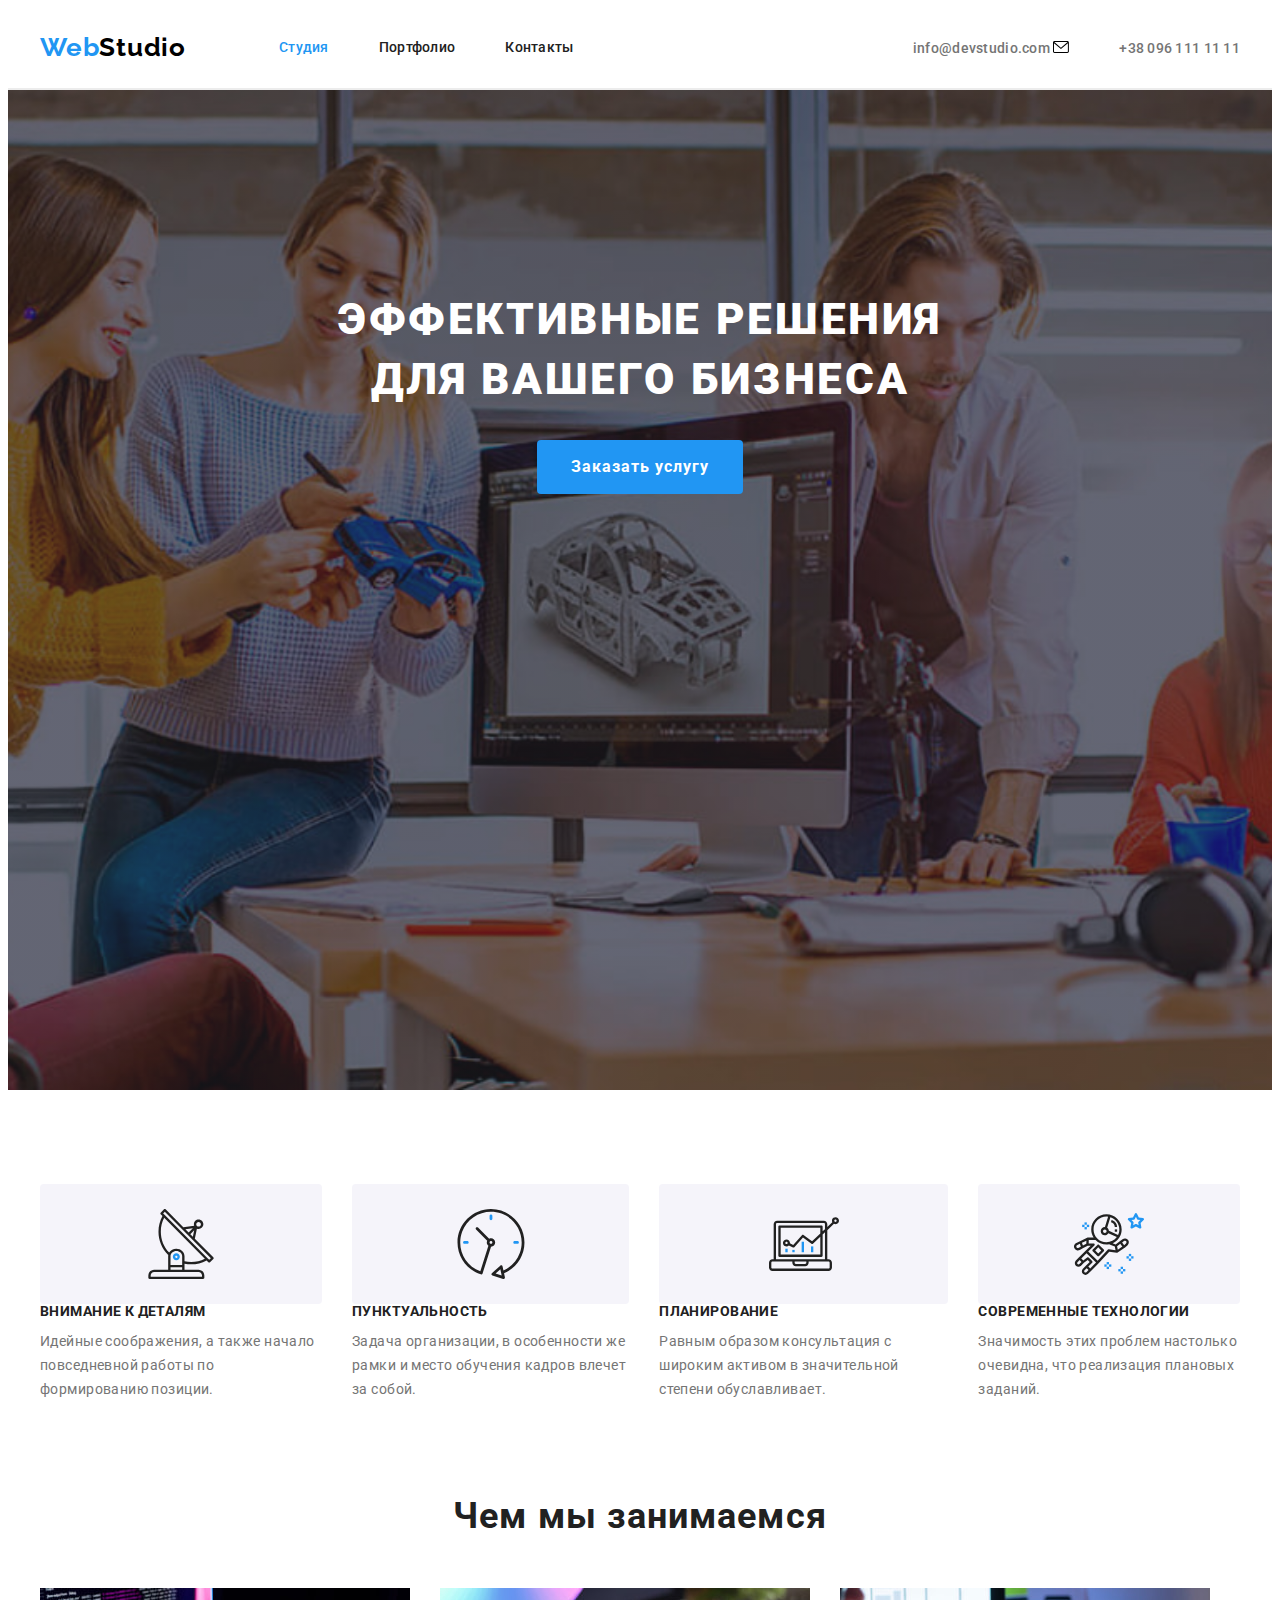
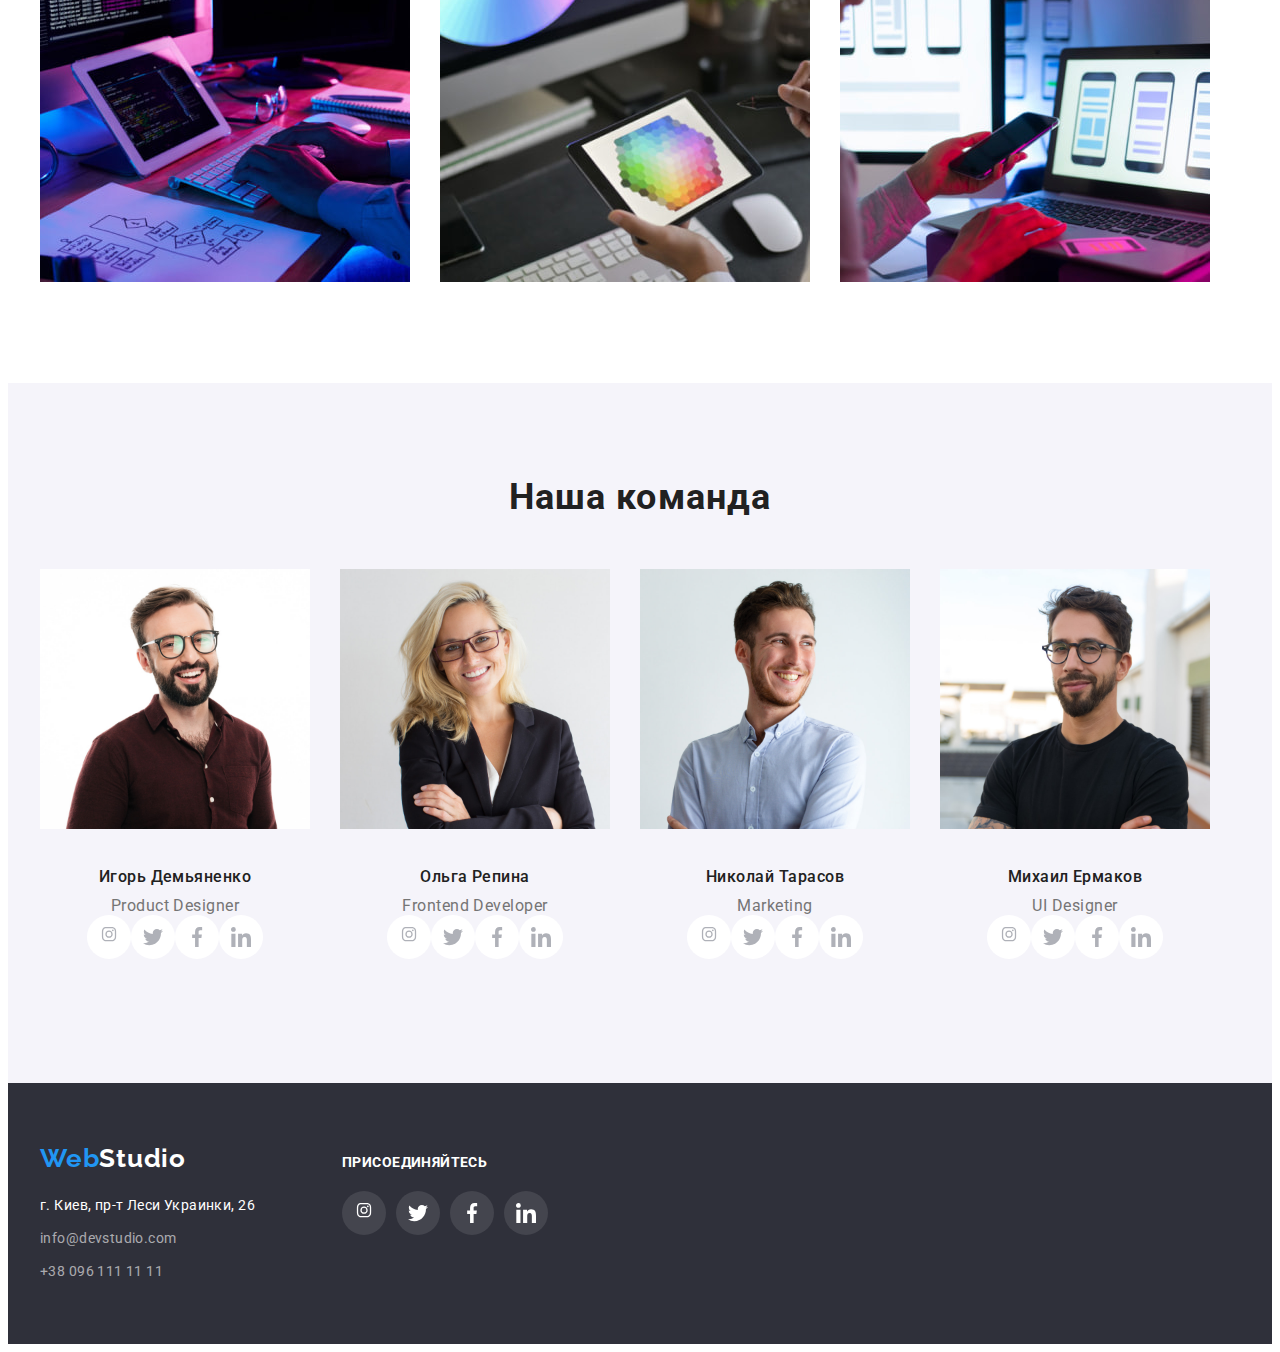
==== commit 88a10c9f: "insta..." ====
--- a/index.html
+++ b/index.html
@@ -39,8 +39,12 @@
 
             <div class="connect">
                 <ul class="call list ">
-                    <li class="item"><a class="call-link" href="mailto:info@devstudio.com">info@devstudio.com</a></li>
-                    <li class="item"><a class="call-link" href="tel:+380961111111">+38 096 111 11 11</a></li>
+                    <li class="call-item mail"><a class="call-link" href="mailto:info@devstudio.com">info@devstudio.com
+                            <svg class="envelope" width="16" height="12">
+                                <use href="./images/svg/sprite.svg#icon-envelope"></use>
+                            </svg>
+                        </a></li>
+                    <li class="call-item"><a class="call-link" href="tel:+380961111111">+38 096 111 11 11</a></li>
                 </ul>
             </div>
         </div>
@@ -382,18 +386,38 @@
                 <div class="join">
                     <h3 class="join-title">присоединяйтесь</h3>
 
-                    <ul class="icons">
-                        <li class="pic list"><a class="social-pic link" href="" target="_blank"
-                                rel="noopener noreferrer">instagram</a>
+                    <ul class="join-list list">
+                        <li class="join-item">
+                            <a class="join-link link" href="" target="_blank" rel="noopener noreferrer"
+                                aria-label="иконка Instagram">
+                                <svg class="join-icon" width="20" height="20">
+                                    <use href="./images/svg/sprite.svg#icon-instagram"></use>
+                                </svg>
+                            </a>
                         </li>
-                        <li class="pic list"><a class="social-pic link" href="" target="_blank"
-                                rel="noopener noreferrer">twitter</a>
+                        <li class="join-item">
+                            <a class="join-link link" href="" target="_blank" rel="noopener noreferrer"
+                                aria-label="иконка Twitter">
+                                <svg class="join-icon" width="20" height="20">
+                                    <use href="./images/svg/sprite.svg#icon-twitter"></use>
+                                </svg>
+                            </a>
                         </li>
-                        <li class="pic list"><a class="social-pic link" href="" target="_blank"
-                                rel="noopener noreferrer">facebook</a>
+                        <li class="join-item">
+                            <a class="join-link link" href="" target="_blank" rel="noopener noreferrer"
+                                aria-label="иконка Facebook">
+                                <svg class="join-icon" width="20" height="20">
+                                    <use href="./images/svg/sprite.svg#icon-facebook"></use>
+                                </svg>
+                            </a>
                         </li>
-                        <li class="pic list"><a class="social-pic link" href="" target="_blank"
-                                rel="noopener noreferrer">linkedin</a>
+                        <li class="join-item">
+                            <a class="join-link link" href="" target="_blank" rel="noopener noreferrer"
+                                aria-label="иконка Linkedin">
+                                <svg class="join-icon" width="20" height="20">
+                                    <use href="./images/svg/sprite.svg#icon-linkedin"></use>
+                                </svg>
+                            </a>
                         </li>
 
                     </ul>
--- a/css/styles.css
+++ b/css/styles.css
@@ -34,8 +34,6 @@
   margin-bottom: 0;
   padding-right: 15px;
   padding-left: 15px;
-
-  /* outline: solid 2px tomato; */
 }
 
 .list {
@@ -153,13 +151,12 @@
   justify-content: end;
 }
 
-.call-link::before {
+/* .call-item .envelope ::before {
   display: block;
   content: "";
-  background-image: url(../images/svg/envelope.svg);
-}
-
-.call .item + .item {
+} */
+
+.call .call-item + .call-item {
   margin-left: 50px;
 }
 
@@ -294,7 +291,6 @@
   height: 600px;
   margin-left: auto;
   margin-right: auto;
-  /* outline: 1px solid red; */
 
   background-color: #c4c4c4;
   background-image: linear-gradient(
@@ -599,24 +595,62 @@
   color: #ffffff;
 }
 
-.bottom {
-  display: flex;
-  outline: 1px solid red;
-  align-items: baseline;
-}
-
-.social {
+.join-item:not(:last-child) {
+  margin-right: 10px;
+}
+
+.join-list {
   display: flex;
   justify-content: center;
   align-items: center;
 }
 
-.social-link {
+.join-link {
   display: flex;
   justify-content: center;
   align-items: center;
   width: 44px;
   height: 44px;
-  background-color: #43a153;
+  background-color: rgba(255, 255, 255, 0.1);
   border-radius: 50%;
 }
+.join-link:hover,
+.join-link:focus {
+  background-color: var(--accent-color);
+}
+
+.join-icon {
+  fill: #ffffff;
+}
+
+.bottom {
+  display: flex;
+  align-items: baseline;
+}
+
+.social {
+  display: flex;
+  justify-content: center;
+  align-items: center;
+}
+
+.social-link {
+  display: flex;
+  justify-content: center;
+  align-items: center;
+  width: 44px;
+  height: 44px;
+  background-color: #ffffff;
+  border-radius: 50%;
+}
+.social-link:hover,
+.social-link:focus {
+  background-color: var(--accent-color);
+}
+.social-icon {
+  fill: #afb1b8;
+}
+.social-link:hover .social-icon,
+.social-link:focus .social-icon {
+  fill: #ffffff;
+}
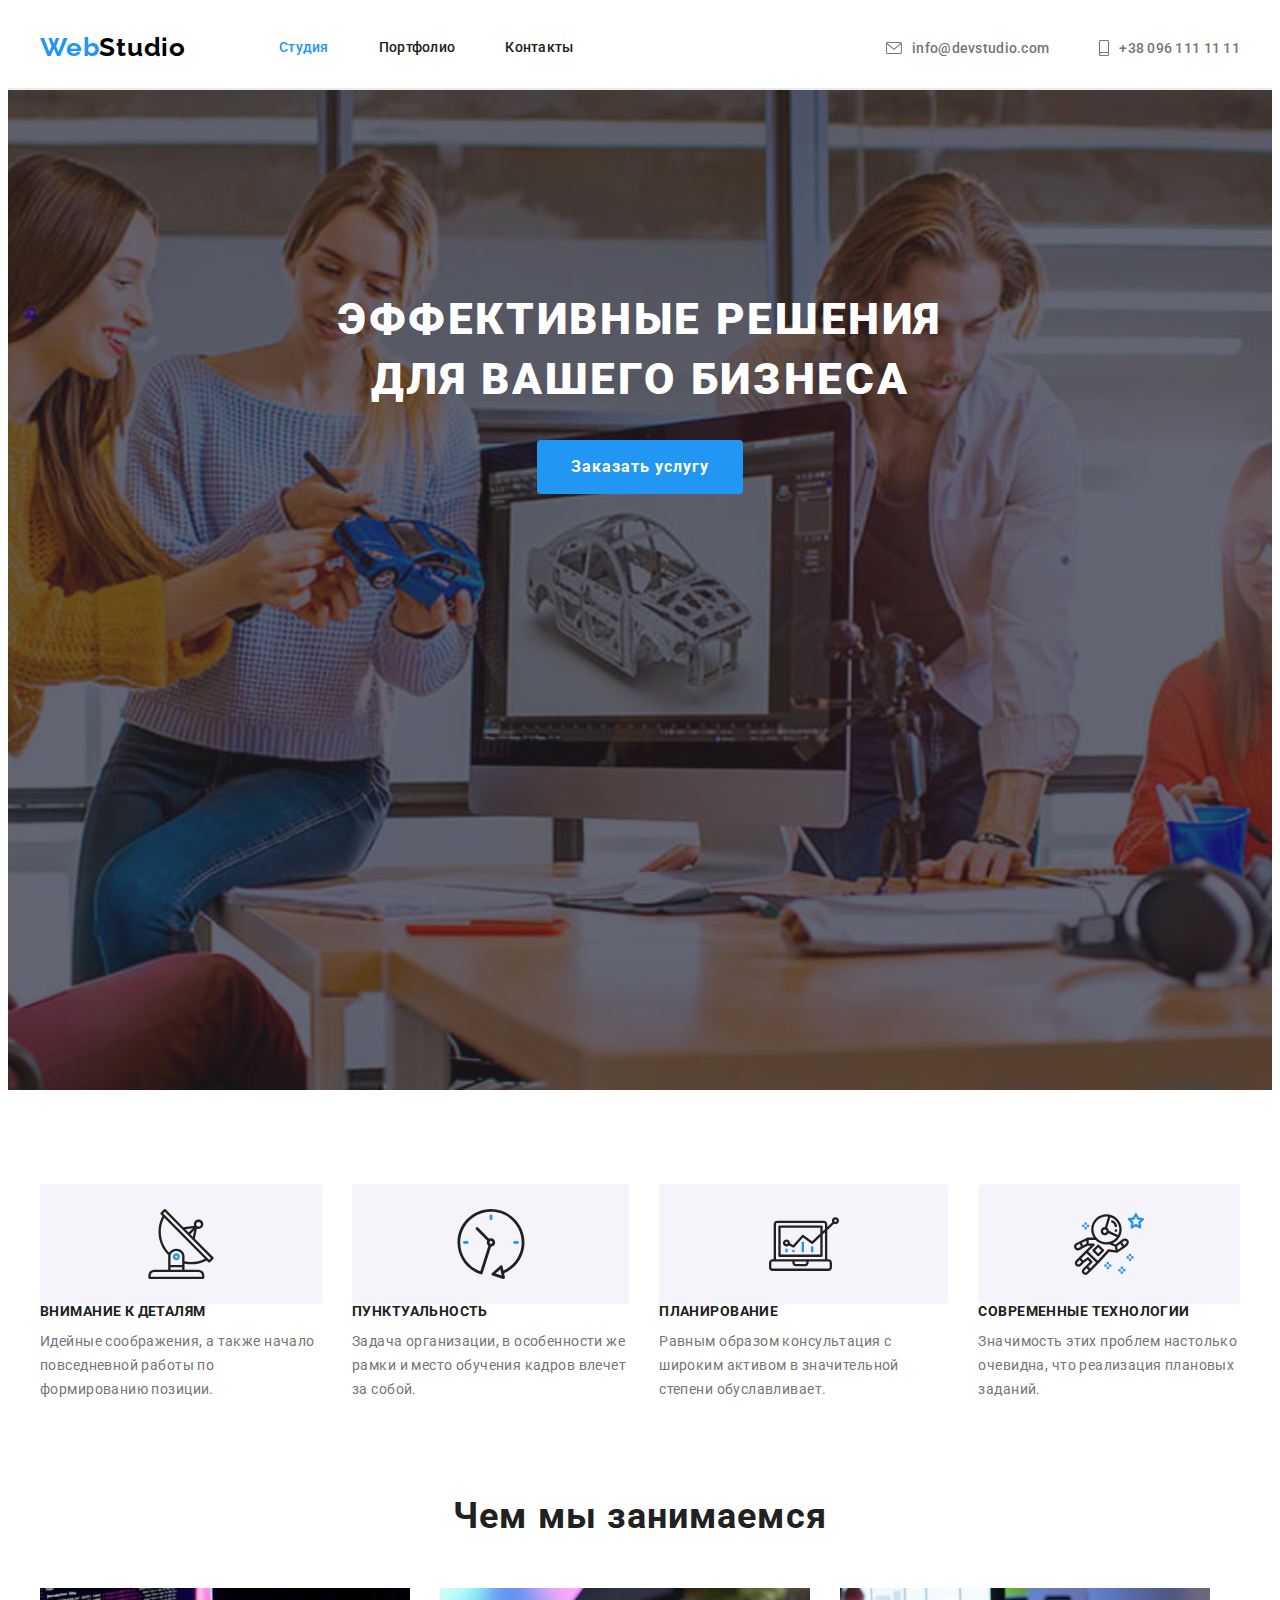
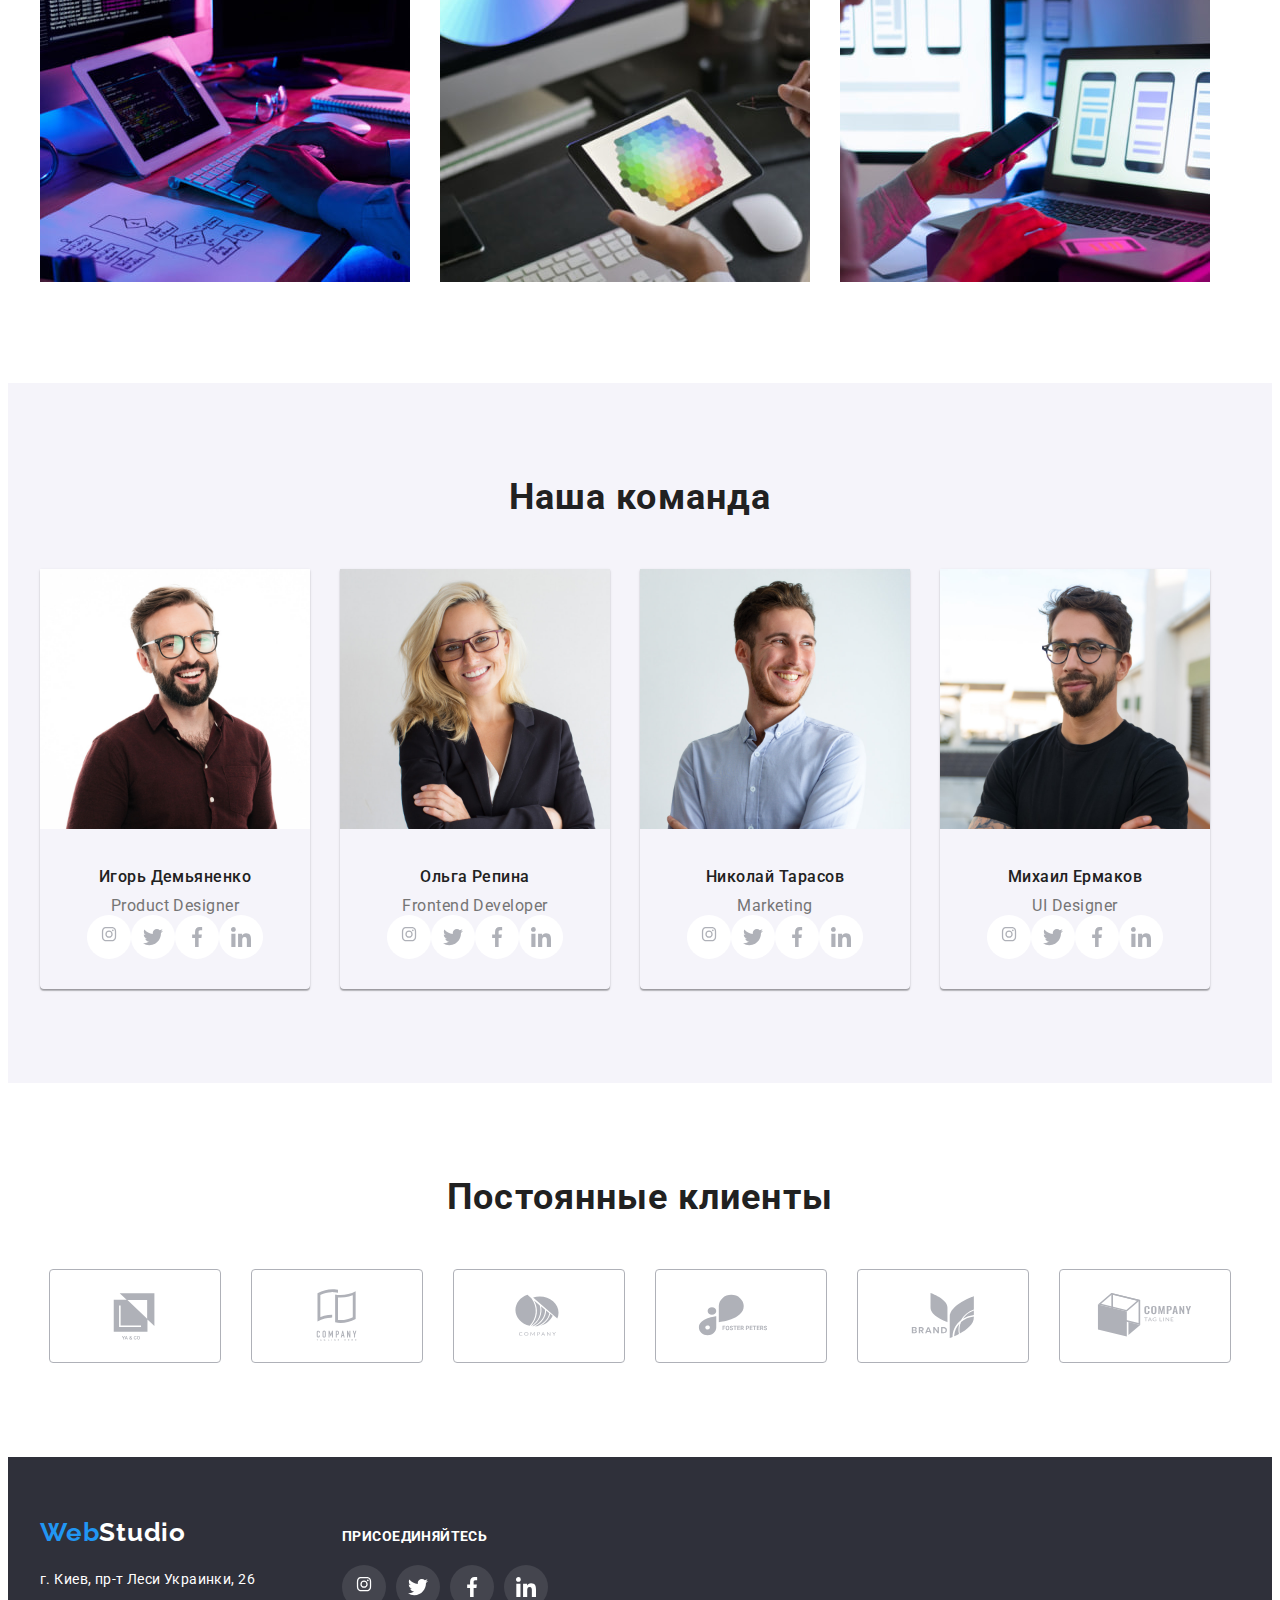
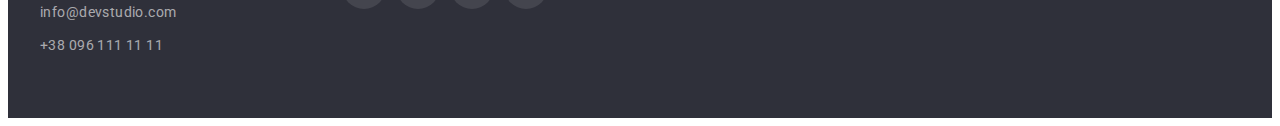
==== commit 1ed6d8ba: "shadow" ====
--- a/index.html
+++ b/index.html
@@ -39,12 +39,15 @@
 
             <div class="connect">
                 <ul class="call list ">
-                    <li class="call-item mail"><a class="call-link" href="mailto:info@devstudio.com">info@devstudio.com
+                    <li class="call-item mail"><a class="call-link" href="mailto:info@devstudio.com">
                             <svg class="envelope" width="16" height="12">
                                 <use href="./images/svg/sprite.svg#icon-envelope"></use>
-                            </svg>
+                            </svg>info@devstudio.com
                         </a></li>
-                    <li class="call-item"><a class="call-link" href="tel:+380961111111">+38 096 111 11 11</a></li>
+                    <li class="call-item phone"><a class="call-link" href="tel:+380961111111">
+                            <svg class="smartphone" width="10" height="16">
+                                <use href="./images/svg/sprite.svg#icon-smartphone"></use>
+                            </svg>+38 096 111 11 11</a></li>
                 </ul>
             </div>
         </div>
@@ -361,6 +364,52 @@
                 </ul>
         </section>
         </div>
+
+        <!-- наши клиенты -->
+        <section class="regular-clients">
+
+            <div class="container">
+
+                <div class="clients">
+
+                    <h2 class="clients-title">Постоянные клиенты</h2>
+                    <ul class="clients-list list">
+                        <li class="clients-item">
+                            <svg class="client" width="106" height="60">
+                                <use href="./images/svg/sprite.svg#icon-Logo-1"></use>
+                            </svg>
+                        </li>
+                        <li class="clients-item"><svg class="client" width="106" height="60">
+                                <use href="./images/svg/sprite.svg#icon-Logo-2"></use>
+                            </svg>
+                        </li>
+                        <li class="clients-item"><svg class="client" width="106" height="60">
+                                <use href="./images/svg/sprite.svg#icon-Logo-3"></use>
+                            </svg>
+                        </li>
+                        <li class="clients-item">
+                            <svg class="client" width="106" height="60">
+                                <use href="./images/svg/sprite.svg#icon-Logo-4"></use>
+                            </svg>
+                        </li>
+                        <li class="clients-item">
+                            <svg class="client" width="106" height="60">
+                                <use href="./images/svg/sprite.svg#icon-Logo-5"></use>
+                            </svg>
+                        </li>
+                        <li class="clients-item">
+                            <svg class="client" width="106" height="60">
+                                <use href="./images/svg/sprite.svg#icon-Logo-6"></use>
+                            </svg>
+                        </li>
+
+                    </ul>
+
+
+                </div>
+            </div>
+
+        </section>
 
 
     </main>
--- a/css/styles.css
+++ b/css/styles.css
@@ -34,6 +34,8 @@
   margin-bottom: 0;
   padding-right: 15px;
   padding-left: 15px;
+
+  /* outline: 1px solid red; */
 }
 
 .list {
@@ -151,17 +153,12 @@
   justify-content: end;
 }
 
-/* .call-item .envelope ::before {
-  display: block;
-  content: "";
-} */
-
 .call .call-item + .call-item {
   margin-left: 50px;
 }
 
 .call-link {
-  display: block;
+  display: flex;
   padding-top: 32px;
   padding-bottom: 32px;
   color: var(--text-color);
@@ -170,11 +167,23 @@
   line-height: 16px;
   letter-spacing: 0.02em;
   text-decoration: none;
+
+  align-items: center;
 }
 
 .call-link:hover,
 .call-link:focus {
   color: var(--accent-color);
+}
+
+.envelope {
+  fill: currentColor;
+  margin-right: 10px;
+}
+
+.smartphone {
+  fill: currentColor;
+  margin-right: 10px;
 }
 
 /* team */
@@ -204,6 +213,12 @@
 
   margin-top: 0;
   margin-bottom: 50px;
+}
+
+.team .item {
+  box-shadow: 0px 1px 3px rgba(0, 0, 0, 0.12), 0px 1px 1px rgba(0, 0, 0, 0.14),
+    0px 2px 1px rgba(0, 0, 0, 0.2);
+  border-radius: 0px 0px 4px 4px;
 }
 
 .team .item:not(:last-child) {
@@ -395,10 +410,6 @@
   background-image: url(../images/svg/astronaut.svg);
 }
 
-/* .skills .item:not(:last-child) {
-  margin-right: 30px;
-} */
-
 .skills-title {
   margin-top: 0;
   margin-bottom: 10px;
@@ -457,9 +468,9 @@
   color: #ffffff;
   background-color: var(--accent-color);
 
+  box-shadow: 0px 3px 1px rgba(0, 0, 0, 0.1), 0px 1px 2px rgba(0, 0, 0, 0.08),
+    0px 2px 2px rgba(0, 0, 0, 0.12);
   border-radius: 4px;
-  border-color: transparent;
-  padding: 6px 22px;
 }
 
 /* portfolio */
@@ -505,6 +516,14 @@
 
   margin-top: 0;
   margin-bottom: 0;
+}
+
+.examples .link:hover,
+.examples .link:focus {
+  background: #ffffff;
+  border: 1px solid #eeeeee;
+  box-shadow: 0px 1px 1px rgba(0, 0, 0, 0.12), 0px 4px 4px rgba(0, 0, 0, 0.06),
+    1px 4px 6px rgba(0, 0, 0, 0.16);
 }
 
 /* projects */
@@ -654,3 +673,58 @@
 .social-link:focus .social-icon {
   fill: #ffffff;
 }
+
+/* clients */
+
+.regular-clients {
+  padding-top: 94px;
+  padding-bottom: 94px;
+}
+
+.client {
+  fill: #afb1b8;
+}
+
+.clients-title {
+  font-family: var(--title-color);
+
+  font-weight: 700;
+  font-size: 36px;
+  line-height: 1.16;
+  text-align: center;
+  letter-spacing: 0.03em;
+  margin-top: 0;
+  margin-bottom: 50px;
+
+  color: #212121;
+}
+
+.clients-list {
+  display: flex;
+  justify-content: center;
+  align-items: center;
+}
+
+.clients-item:not(:last-child) {
+  margin-right: 30px;
+}
+
+.clients-item {
+  display: flex;
+  justify-content: center;
+  align-items: center;
+  width: 170px;
+  height: 92px;
+  margin-top: 0;
+  margin-bottom: 0;
+  border: 1px solid #afb1b8;
+  border-radius: 4px;
+}
+
+.clients-item:hover {
+  border-color: var(--accent-color);
+}
+
+.clients-item:hover .client {
+  fill: var(--accent-color);
+}
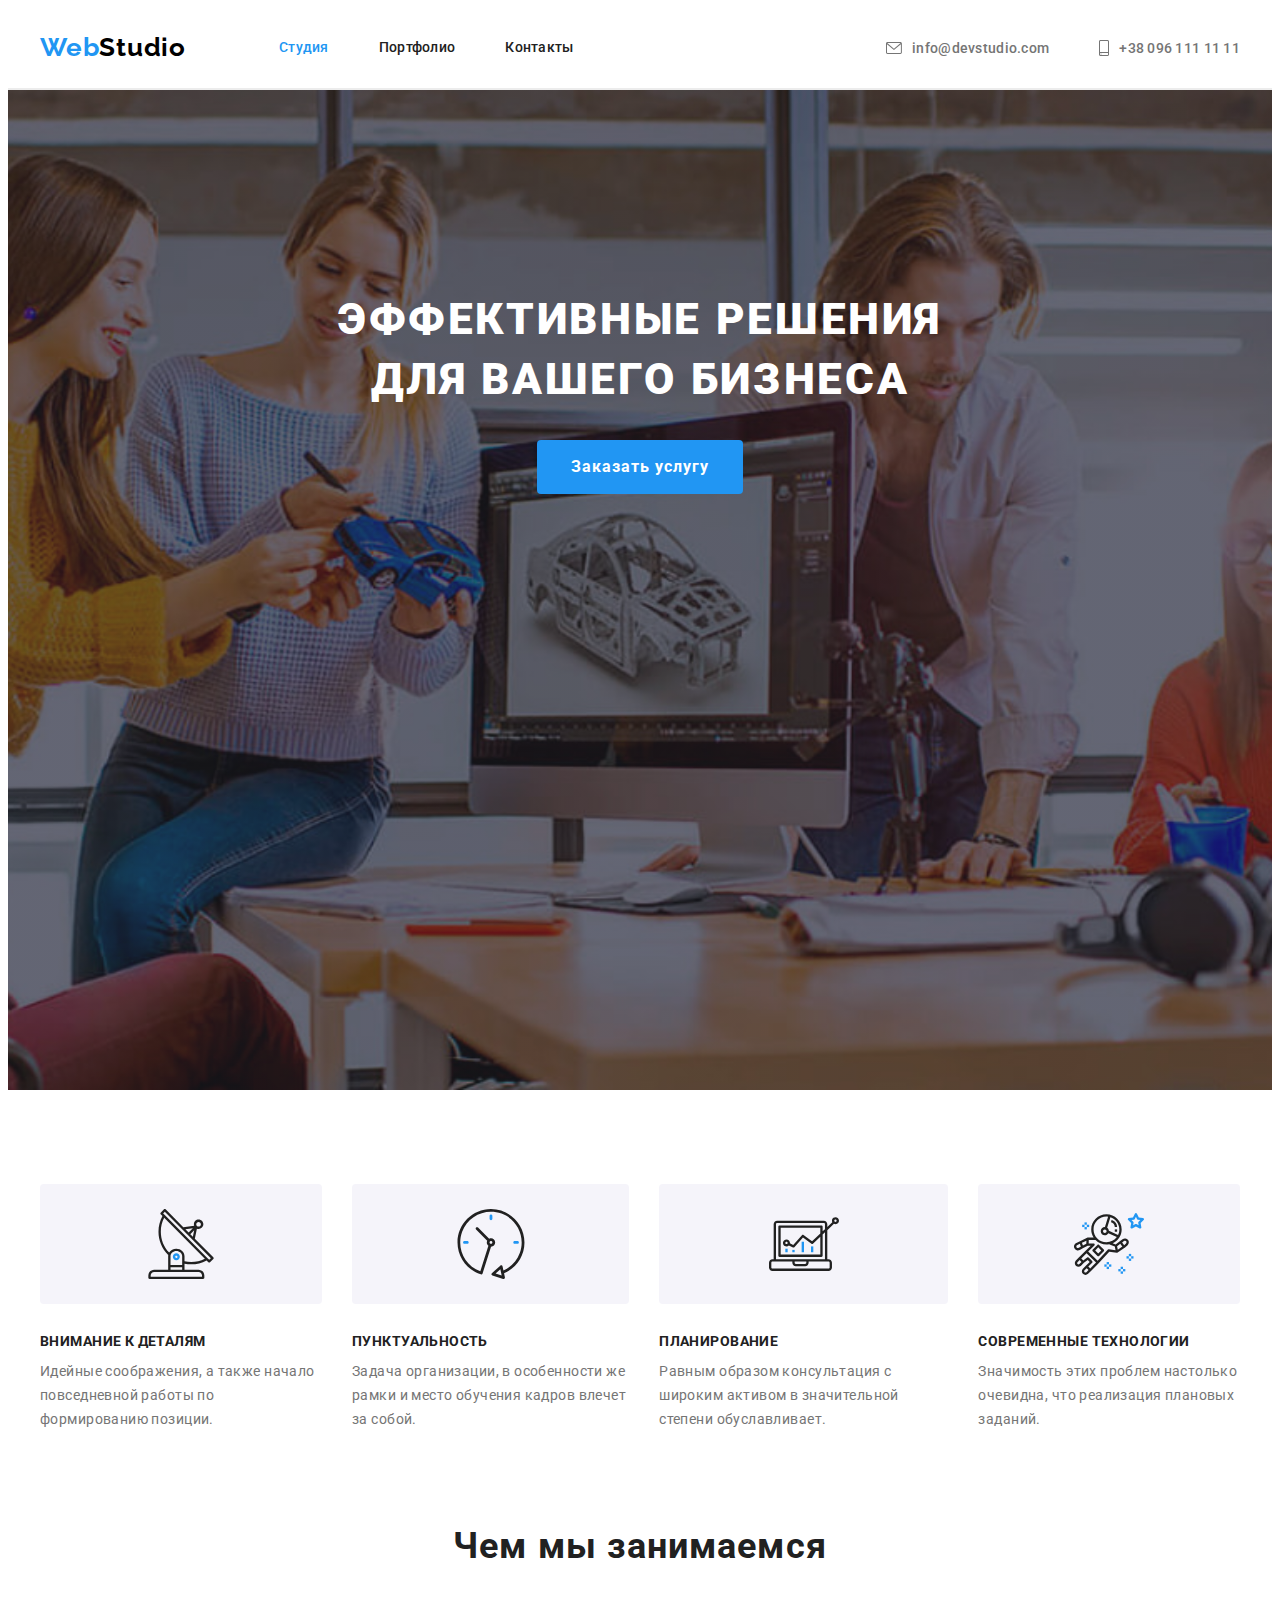
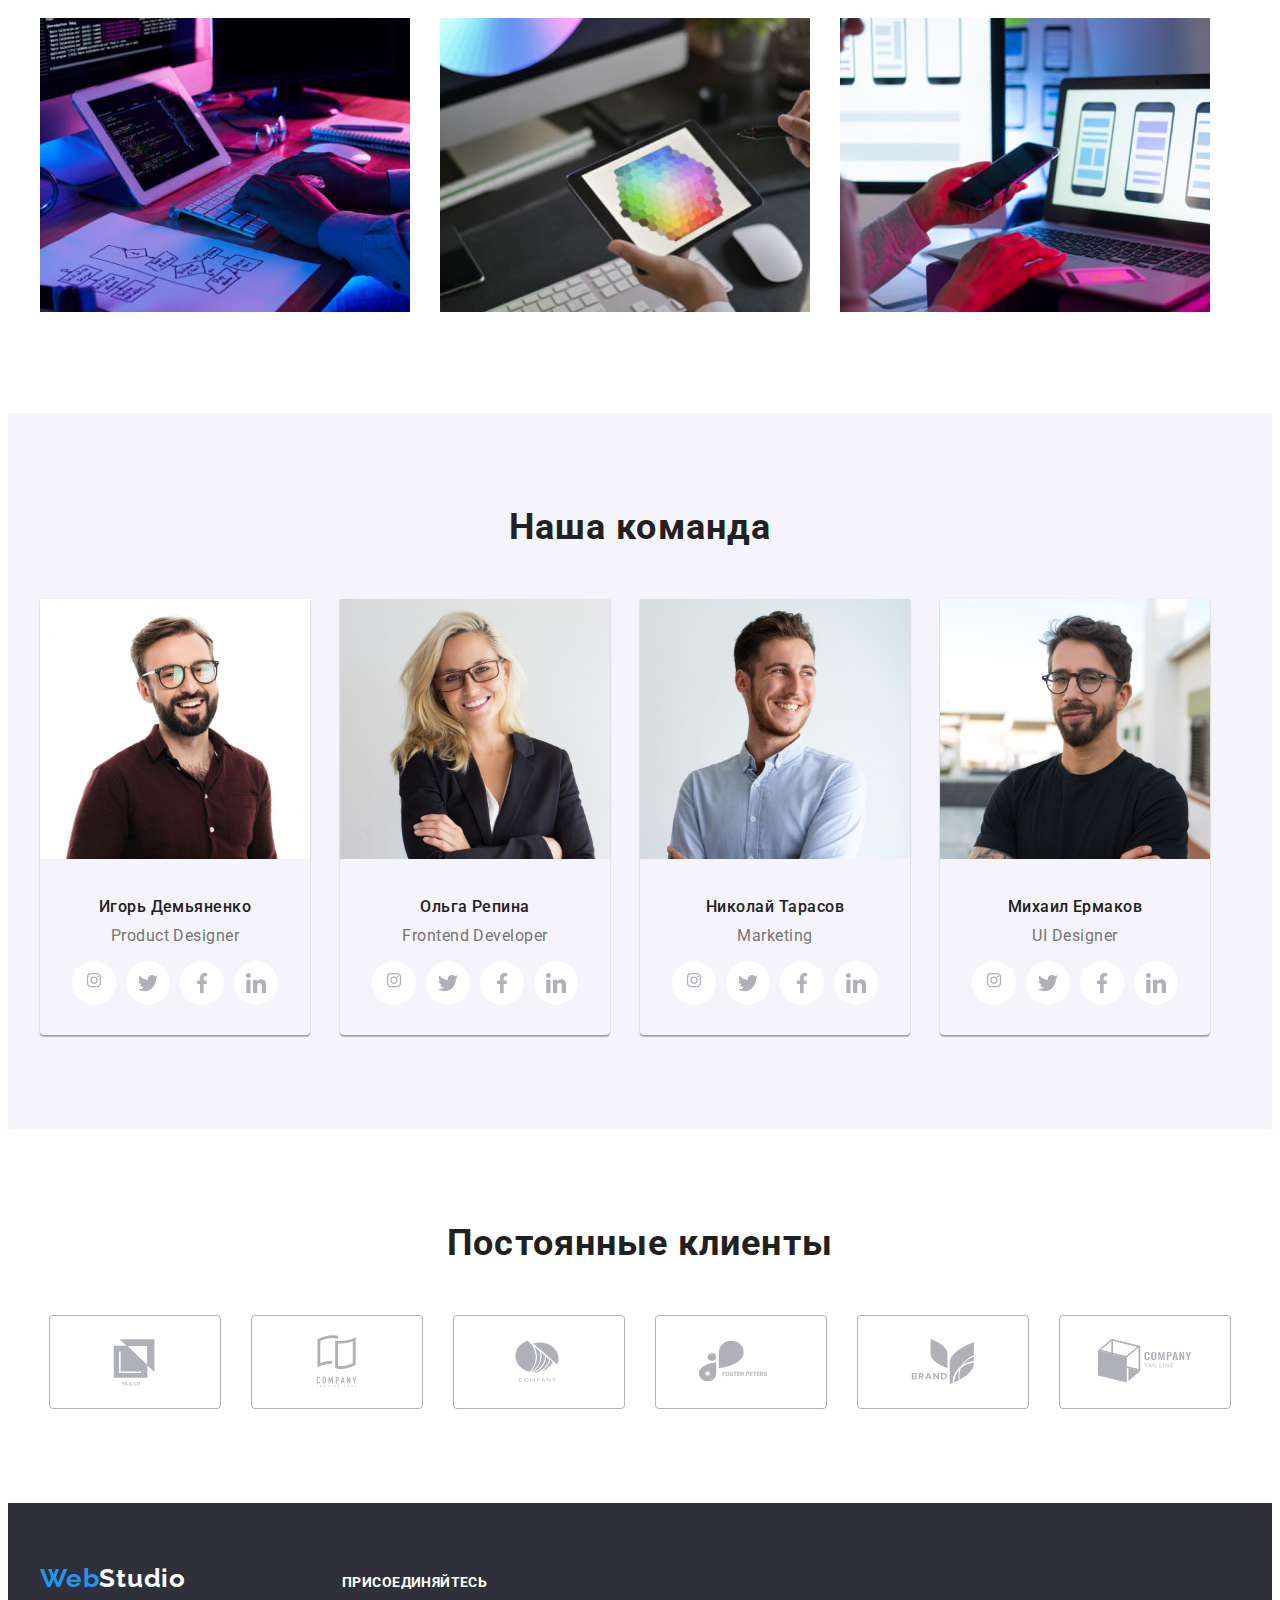
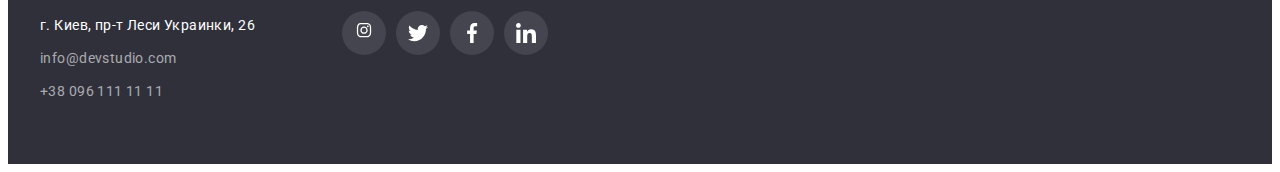
==== commit 8b6963eb: "hw-four" ====
--- a/index.html
+++ b/index.html
@@ -208,7 +208,7 @@
 
 
                                         <svg class="social-icon" width="20px" height="20px">
-                                            <use href="./images/svg/sprite.svg#icon-instagram"></use>
+                                            <use href="./images/svg/sprite.svg#icon-instagram-2-1-1"></use>
                                         </svg>
                                     </a>
 
@@ -375,32 +375,47 @@
                     <h2 class="clients-title">Постоянные клиенты</h2>
                     <ul class="clients-list list">
                         <li class="clients-item">
-                            <svg class="client" width="106" height="60">
-                                <use href="./images/svg/sprite.svg#icon-Logo-1"></use>
-                            </svg>
-                        </li>
-                        <li class="clients-item"><svg class="client" width="106" height="60">
-                                <use href="./images/svg/sprite.svg#icon-Logo-2"></use>
-                            </svg>
-                        </li>
-                        <li class="clients-item"><svg class="client" width="106" height="60">
-                                <use href="./images/svg/sprite.svg#icon-Logo-3"></use>
-                            </svg>
-                        </li>
-                        <li class="clients-item">
-                            <svg class="client" width="106" height="60">
-                                <use href="./images/svg/sprite.svg#icon-Logo-4"></use>
-                            </svg>
-                        </li>
-                        <li class="clients-item">
-                            <svg class="client" width="106" height="60">
-                                <use href="./images/svg/sprite.svg#icon-Logo-5"></use>
-                            </svg>
-                        </li>
-                        <li class="clients-item">
-                            <svg class="client" width="106" height="60">
-                                <use href="./images/svg/sprite.svg#icon-Logo-6"></use>
-                            </svg>
+                            <a class="clients-link" href="">
+                                <svg class="clients-icon" width="106" height="60">
+                                    <use href="./images/svg/sprite.svg#icon-Logo-1"></use>
+                                </svg>
+                            </a>
+                        </li>
+
+                        <li class="clients-item">
+                            <a class="clients-link" href="">
+                                <svg class="clients-icon" width="106" height="60">
+                                    <use href="./images/svg/sprite.svg#icon-Logo-2"></use>
+                                </svg>
+                            </a>
+                        </li>
+                        <li class="clients-item">
+                            <a class="clients-link" href="">
+                                <svg class="clients-icon" width="106" height="60">
+                                    <use href="./images/svg/sprite.svg#icon-Logo-3"></use>
+                                </svg>
+                            </a>
+                        </li>
+                        <li class="clients-item">
+                            <a class="clients-link" href="">
+                                <svg class="clients-icon" width="106" height="60">
+                                    <use href="./images/svg/sprite.svg#icon-Logo-4"></use>
+                                </svg>
+                            </a>
+                        </li>
+                        <li class="clients-item">
+                            <a class="clients-link" href="">
+                                <svg class="clients-icon" width="106" height="60">
+                                    <use href="./images/svg/sprite.svg#icon-Logo-5"></use>
+                                </svg>
+                            </a>
+                        </li>
+                        <li class="clients-item">
+                            <a class="clients-link" href="">
+                                <svg class="clients-icon" width="106" height="60">
+                                    <use href="./images/svg/sprite.svg#icon-Logo-6"></use>
+                                </svg>
+                            </a>
                         </li>
 
                     </ul>
--- a/css/styles.css
+++ b/css/styles.css
@@ -248,7 +248,7 @@
   letter-spacing: 0.03em;
 
   margin-top: 0;
-  margin-bottom: 0;
+  margin-bottom: 16px;
 }
 
 /* hero */
@@ -411,7 +411,7 @@
 }
 
 .skills-title {
-  margin-top: 0;
+  margin-top: 30px;
   margin-bottom: 10px;
   color: var(--title-color);
 
@@ -447,7 +447,7 @@
 
 .btn-item {
   color: var(--title-color);
-  background-color: #ffffff;
+  background: #f5f4fa;
 
   font-family: "Roboto";
   font-style: normal;
@@ -520,8 +520,6 @@
 
 .examples .link:hover,
 .examples .link:focus {
-  background: #ffffff;
-  border: 1px solid #eeeeee;
   box-shadow: 0px 1px 1px rgba(0, 0, 0, 0.12), 0px 4px 4px rgba(0, 0, 0, 0.06),
     1px 4px 6px rgba(0, 0, 0, 0.16);
 }
@@ -652,6 +650,9 @@
   justify-content: center;
   align-items: center;
 }
+.social-item:not(:last-child) {
+  margin-right: 10px;
+}
 
 .social-link {
   display: flex;
@@ -681,7 +682,7 @@
   padding-bottom: 94px;
 }
 
-.client {
+.clients-icon {
   fill: #afb1b8;
 }
 
@@ -709,22 +710,27 @@
   margin-right: 30px;
 }
 
-.clients-item {
+.clients-link {
   display: flex;
   justify-content: center;
   align-items: center;
+
   width: 170px;
   height: 92px;
-  margin-top: 0;
-  margin-bottom: 0;
+
+  margin-top: 0;
+  margin-bottom: 0;
+
   border: 1px solid #afb1b8;
   border-radius: 4px;
 }
 
-.clients-item:hover {
+.clients-link:hover,
+.clients-link:focus {
   border-color: var(--accent-color);
 }
 
-.clients-item:hover .client {
+.clients-link:hover .clients-icon,
+.clients-link:focus .clients-icon {
   fill: var(--accent-color);
 }
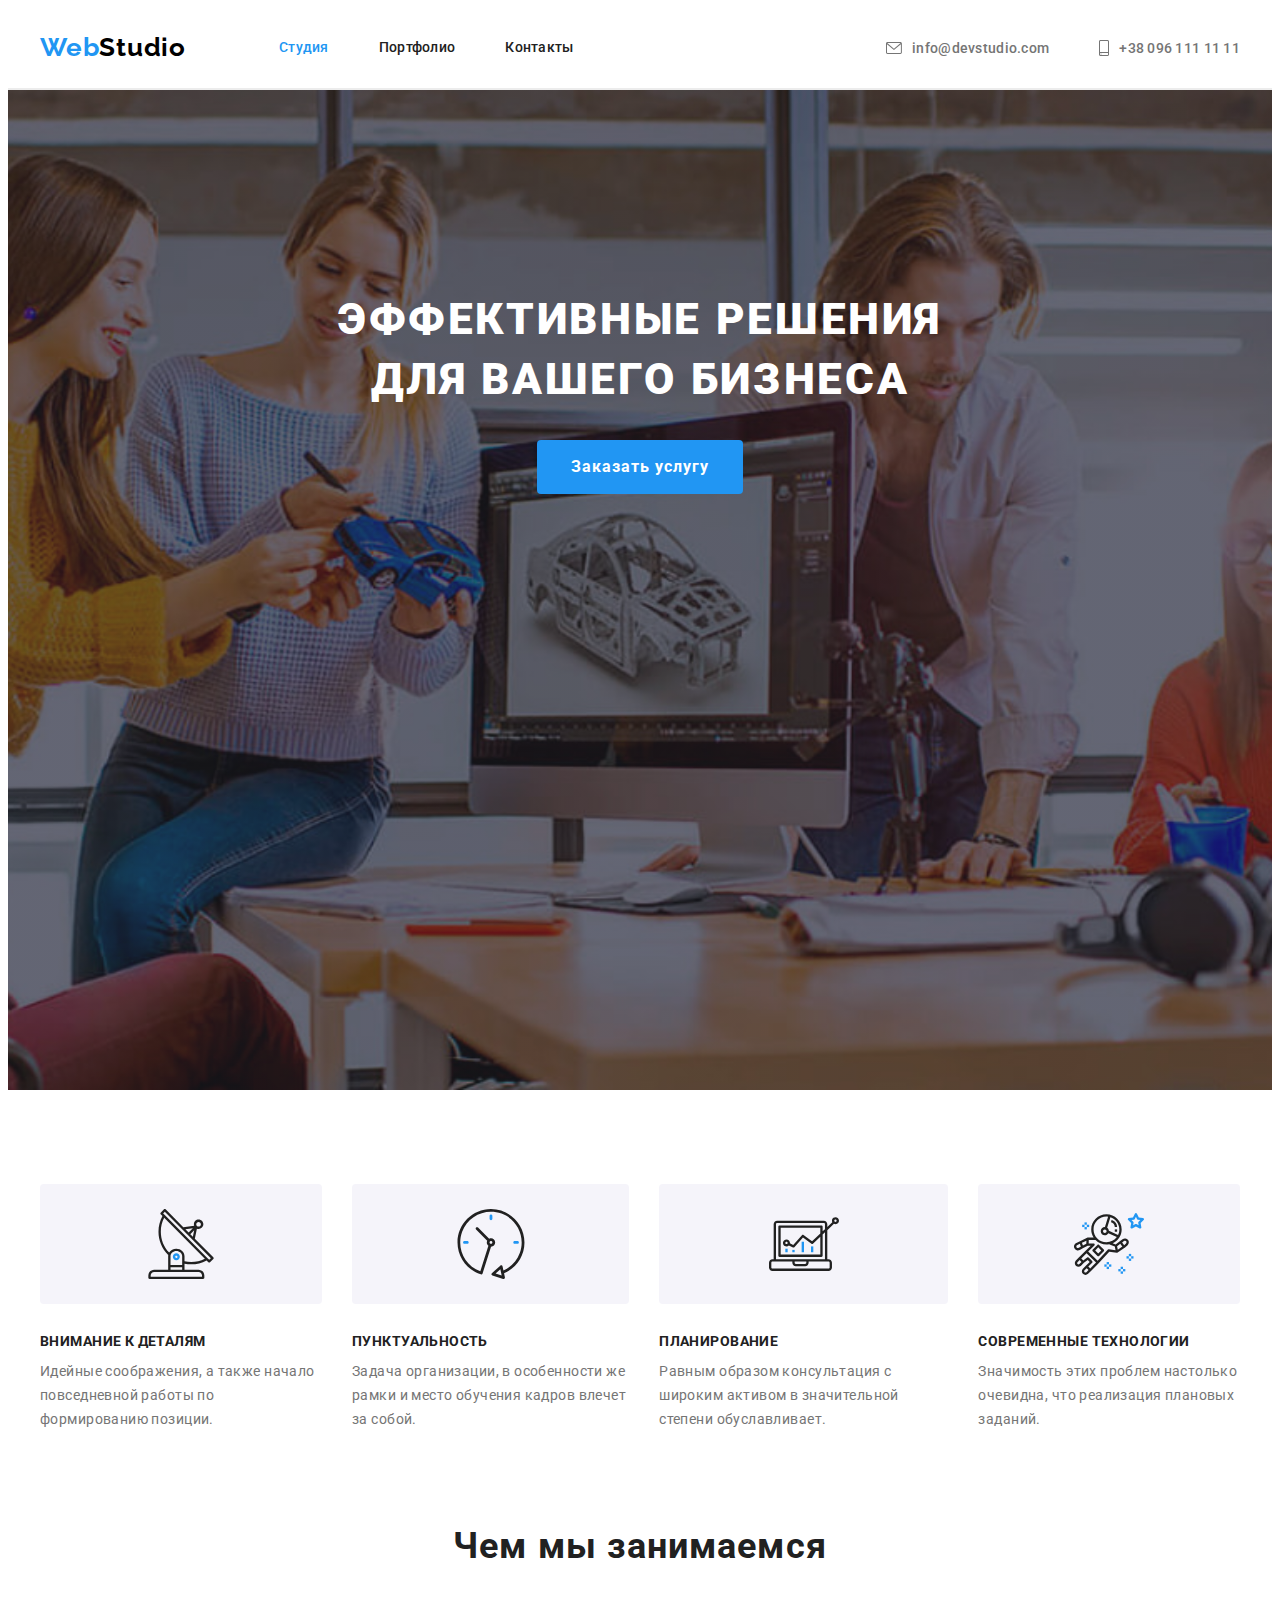
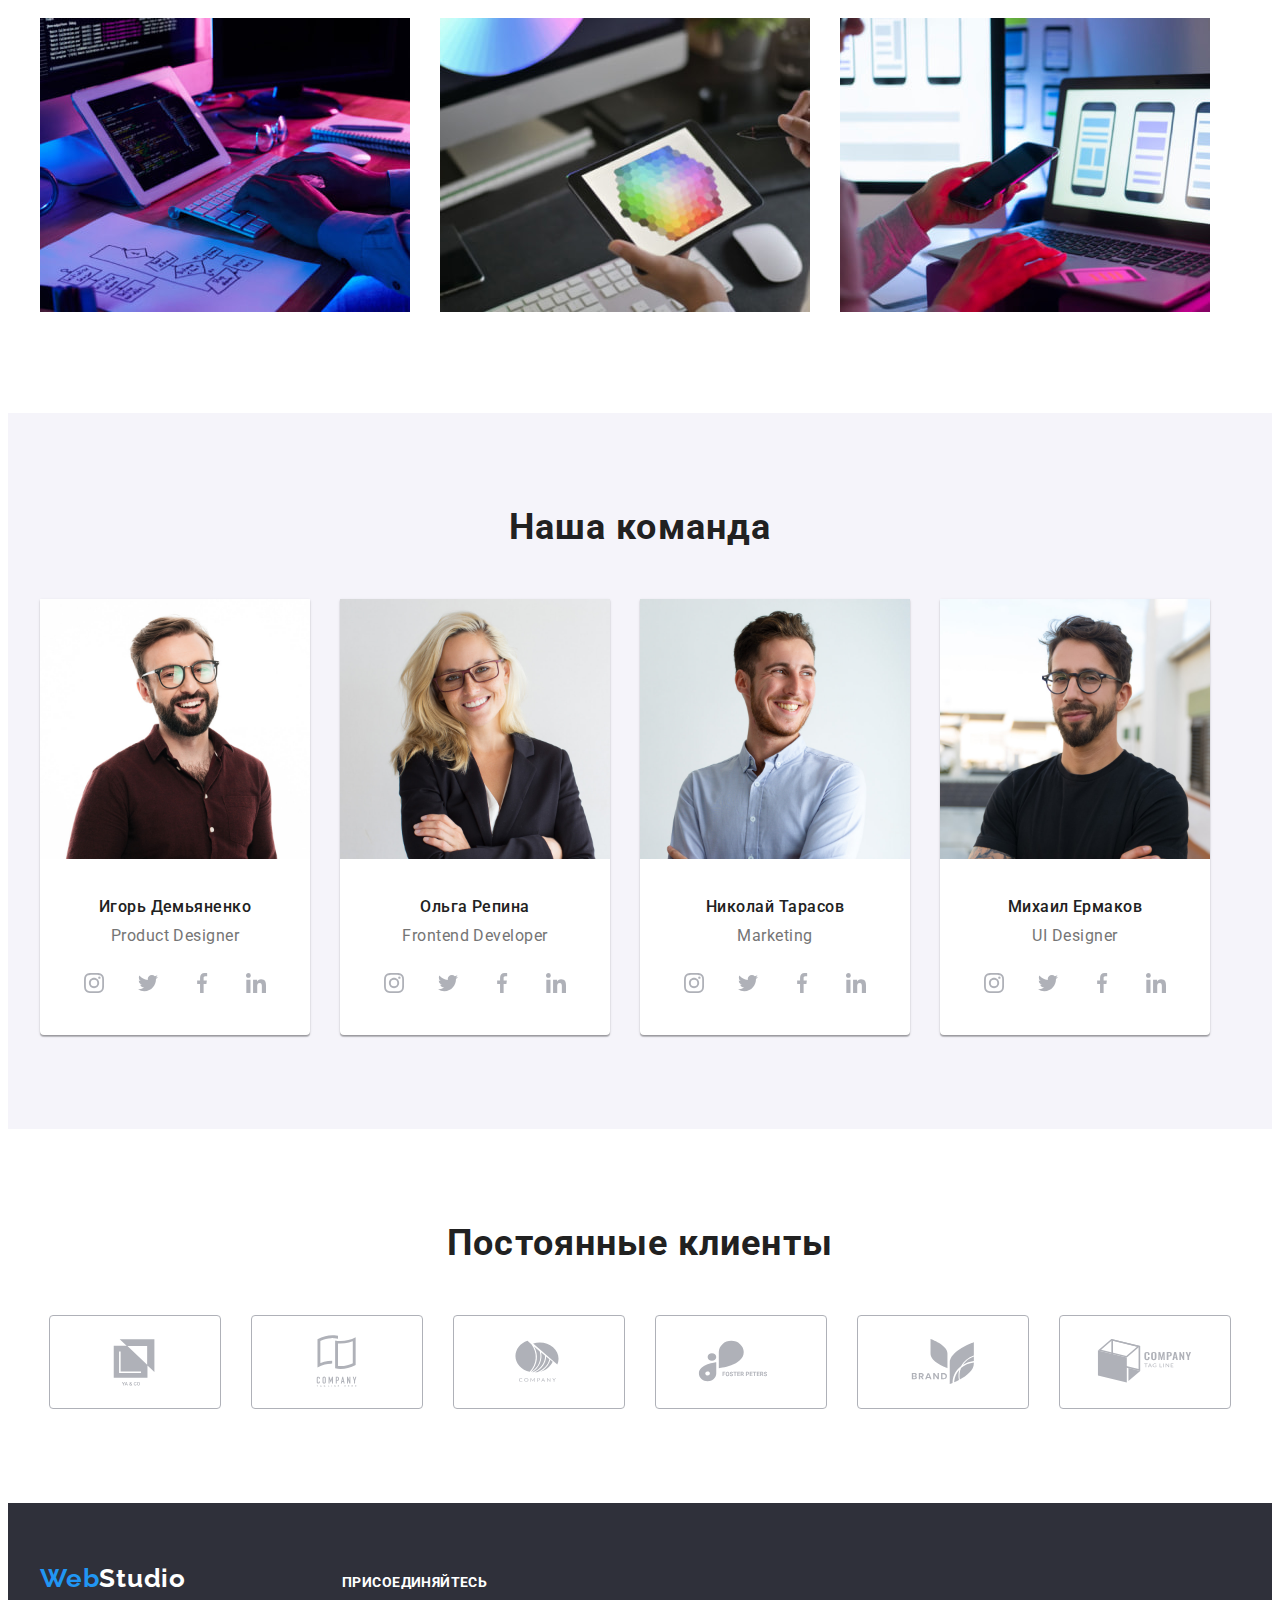
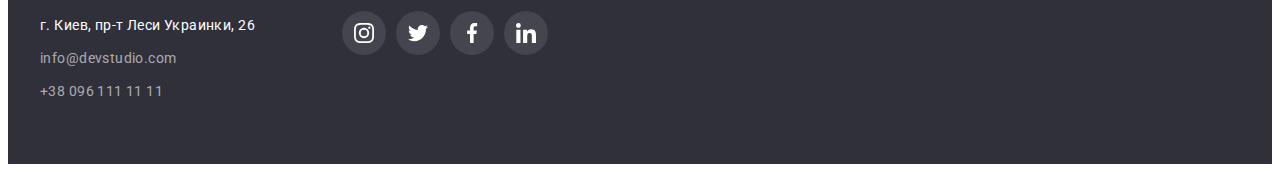
==== commit daed9dcc: "margin" ====
--- a/index.html
+++ b/index.html
@@ -150,7 +150,7 @@
 
 
                                         <svg class="social-icon" width="20px" height="20px">
-                                            <use href="./images/svg/sprite.svg#icon-instagram"></use>
+                                            <use href="./images/svg/sprite.svg#icon-instagram-2-2"></use>
                                         </svg>
                                     </a>
 
@@ -208,7 +208,7 @@
 
 
                                         <svg class="social-icon" width="20px" height="20px">
-                                            <use href="./images/svg/sprite.svg#icon-instagram-2-1-1"></use>
+                                            <use href="./images/svg/sprite.svg#icon-instagram-2-2"></use>
                                         </svg>
                                     </a>
 
@@ -263,7 +263,7 @@
                                         aria-label="иконка Instagram">
 
                                         <svg class="social-icon" width="20px" height="20px">
-                                            <use href="./images/svg/sprite.svg#icon-instagram"></use>
+                                            <use href="./images/svg/sprite.svg#icon-instagram-2-2"></use>
                                         </svg>
                                     </a>
 
@@ -319,7 +319,7 @@
 
 
                                         <svg class="social-icon" width="20px" height="20px">
-                                            <use href="./images/svg/sprite.svg#icon-instagram"></use>
+                                            <use href="./images/svg/sprite.svg#icon-instagram-2-2"></use>
                                         </svg>
                                     </a>
 
@@ -362,8 +362,9 @@
                         </div>
                     </li>
                 </ul>
+            </div>
         </section>
-        </div>
+
 
         <!-- наши клиенты -->
         <section class="regular-clients">
@@ -455,7 +456,7 @@
                             <a class="join-link link" href="" target="_blank" rel="noopener noreferrer"
                                 aria-label="иконка Instagram">
                                 <svg class="join-icon" width="20" height="20">
-                                    <use href="./images/svg/sprite.svg#icon-instagram"></use>
+                                    <use href="./images/svg/sprite.svg#icon-instagram-2-2"></use>
                                 </svg>
                             </a>
                         </li>
--- a/css/styles.css
+++ b/css/styles.css
@@ -219,6 +219,7 @@
   box-shadow: 0px 1px 3px rgba(0, 0, 0, 0.12), 0px 1px 1px rgba(0, 0, 0, 0.14),
     0px 2px 1px rgba(0, 0, 0, 0.2);
   border-radius: 0px 0px 4px 4px;
+  background-color: #ffffff;
 }
 
 .team .item:not(:last-child) {
@@ -439,10 +440,14 @@
   padding-top: 94px;
   padding-bottom: 94px;
 }
-.btn {
+.btn-list {
   display: flex;
   justify-content: center;
   margin-bottom: 50px;
+}
+
+.btn:not(:last-child) {
+  margin-right: 8px;
 }
 
 .btn-item {
@@ -450,7 +455,6 @@
   background: #f5f4fa;
 
   font-family: "Roboto";
-  font-style: normal;
   font-weight: 500;
   font-size: 16px;
   line-height: 1.62;
@@ -461,7 +465,13 @@
   border-radius: 4px;
   border-color: transparent;
   padding: 6px 22px;
-}
+
+  /* margin-right: 20px; */
+}
+
+/* .btn-item:not(:last-child) {
+  margin-right: 8px;
+} */
 
 .btn-item:hover,
 .btn-item:focus {
@@ -654,12 +664,17 @@
   margin-right: 10px;
 }
 
-.social-link {
-  display: flex;
-  justify-content: center;
-  align-items: center;
+.social-item {
   width: 44px;
   height: 44px;
+}
+
+.social-link {
+  display: flex;
+  justify-content: center;
+  align-items: center;
+  width: 100%;
+  height: 100%;
   background-color: #ffffff;
   border-radius: 50%;
 }
